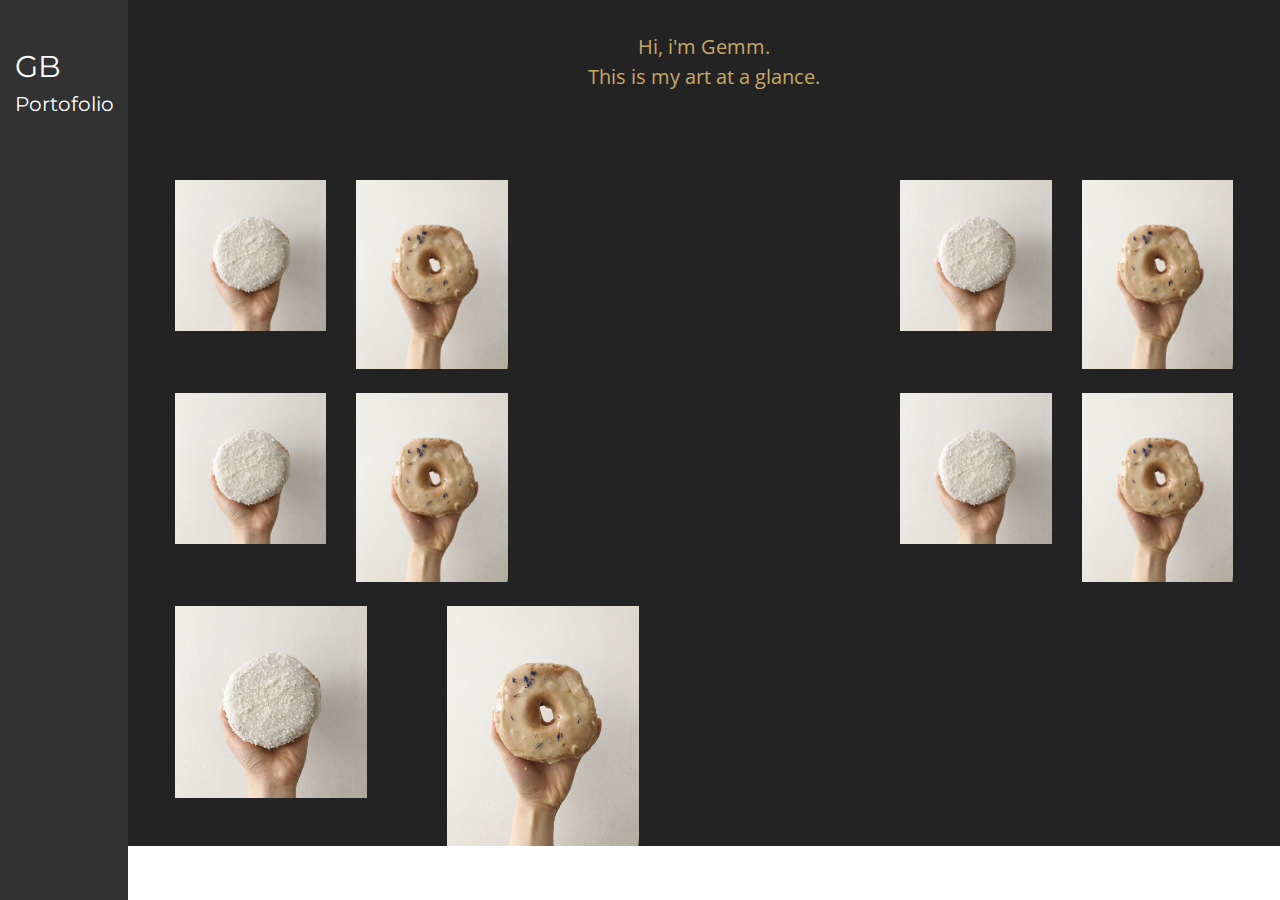
==== index.html @ bcd7a980 "Added source files." ====
<!DOCTYPE html>
<html lang="en" dir="ltr">
  <head>
    <meta charset="utf-8">
    <title>Gemm's Portofolio</title>
    <!-- Google Fonts -->
    <link rel="preconnect" href="https://fonts.gstatic.com">
    <link href="https://fonts.googleapis.com/css2?family=Montserrat&family=Open+Sans:wght@300&display=swap" rel="stylesheet">
    <!-- BootStrap -->
    <link rel="stylesheet" href="https://stackpath.bootstrapcdn.com/bootstrap/4.4.1/css/bootstrap.min.css" integrity="sha384-Vkoo8x4CGsO3+Hhxv8T/Q5PaXtkKtu6ug5TOeNV6gBiFeWPGFN9MuhOf23Q9Ifjh" crossorigin="anonymous">
    <script src="https://code.jquery.com/jquery-3.4.1.slim.min.js" integrity="sha384-J6qa4849blE2+poT4WnyKhv5vZF5SrPo0iEjwBvKU7imGFAV0wwj1yYfoRSJoZ+n" crossorigin="anonymous"></script>
    <script src="https://cdn.jsdelivr.net/npm/popper.js@1.16.0/dist/umd/popper.min.js" integrity="sha384-Q6E9RHvbIyZFJoft+2mJbHaEWldlvI9IOYy5n3zV9zzTtmI3UksdQRVvoxMfooAo" crossorigin="anonymous"></script>
    <script src="https://stackpath.bootstrapcdn.com/bootstrap/4.4.1/js/bootstrap.min.js" integrity="sha384-wfSDF2E50Y2D1uUdj0O3uMBJnjuUD4Ih7YwaYd1iqfktj0Uod8GCExl3Og8ifwB6" crossorigin="anonymous"></script>
    <!-- Custom Style Sheets -->
    <link rel="stylesheet" href="css/styles.css">
    <link rel="stylesheet" href="css/ga-style.css">
  </head>

  <body>

    <!-- Sidebar Section-->
    <section>
      <div class="sidebar">
        <div class="container pt-4">
            <p class="side-title text-title-part-1 m-0">GB</p>
            <p class="side-title text-title-part-2 m-0">Portofolio</p>
        </div>

      </div>
    </section>

    <!-- Main Section -->
    <section class="main">

      <!-- Header Component -->
      <div class="container text-center">
        <div class="title-box">
          <p class="title-font">Hi, i'm Gemm.</p>
          <p class="title-font">This is my art at a glance.</p>
        </div>
      </div>


      <!-- Image Component  -->
      <div class="images">
        <div class="container">

          <!-- First Row -->
          <div class="row align-items-start my-4">
            <div class="col">
              <img src="images/img1.JPG" class="img-fluid constant-size" alt="">
            </div>
            <div class="col">
              <img src="images/img2.JPG" class="img-fluid constant-size" alt="">
            </div>
            <div class="col">
                <img src="images/img3.JPG" class="img-fluid constant-size" alt="">
            </div>
            <div class="col">
                <img src="images/img4.JPG" class="img-fluid constant-size" alt="">
            </div>
            <div class="col">
              <img src="images/img1.JPG" class="img-fluid constant-size" alt="">
            </div>
            <div class="col">
              <img src="images/img2.JPG" class="img-fluid constant-size" alt="">
            </div>
          </div>

            <!-- Second Row -->
          <div class="row align-items-start my-4">
            <div class="col">
              <img src="images/img1.JPG" class="img-fluid constant-size" alt="">
            </div>
            <div class="col">
              <img src="images/img2.JPG" class="img-fluid constant-size" alt="">
            </div>
            <div class="col">
                <img src="images/img3.JPG" class="img-fluid constant-size" alt="">
            </div>
            <div class="col">
                <img src="images/img4.JPG" class="img-fluid constant-size" alt="">
            </div>
            <div class="col">
              <img src="images/img1.JPG" class="img-fluid constant-size" alt="">
            </div>
            <div class="col">
              <img src="images/img2.JPG" class="img-fluid constant-size" alt="">
            </div>
          </div>


          <!-- Third Row -->
          <div class="row align-items-start my-4">
            <div class="col">
              <img src="images/img1.JPG" class="img-fluid constant-size" alt="">
            </div>
            <div class="col">
              <img src="images/img2.JPG" class="img-fluid constant-size" alt="">
            </div>
            <div class="col">
                <img src="images/img3.JPG" class="img-fluid constant-size" alt="">
            </div>
            <div class="col">
                <img src="images/img4.JPG" class="img-fluid constant-size" alt="">
            </div>
          </div>

        </div>
      </div>

    </section>

  </body>
</html>
---- css/styles.css ----
body{
  margin: 0;
}

p{
  margin: 0;
}

/* Text */
.text-title-part-1{
  font-size: 30px;
}

.text-title-part-2{
  font-size: 20px;
}

.title-font{
  color: #c7a865;
  font-family: 'Open Sans', sans-serif;
  font-size: 20px;
}

.side-title{
  color: white;
  font-family: 'Montserrat', sans-serif;
}

.sidebar{
  background-color: rgb(50 50 50);
  height: 100%;
  width: 8rem;
  position: fixed;
  z-index: 1;
  top: 0;
  left: 0;
  overflow-x: hidden;
  padding: 20px 0 0;
}

.main {
  background-color: rgb(36 35 35);
  margin: 0 0 0 8rem; /* Same as the width of the sidenav */
  font-size: 28px; /* Increased text to enable scrolling */
  padding: 0 2rem;
  height: 100%;
}

.title-box{
  padding: 2rem 0 4rem 0;
}

/* Images */
.constant-size{
  width: 12rem;
}
---- css/ga-style.css ----
/*************************************************************************************************/
/*                                      Class Selectors                                          */
/*************************************************************************************************/

/* Paragraphs */
.indent{
  text-indent: 2rem;
}

.paragraph{

}

.dark-paragraph{
  font-weight: 400;
}

.light-paragraph{
  font-weight: 300;
}

.sp-dark-paragraph{
  font-style: italic;
  font-weight: 400;
}

.sp-light-paragraph{
  font-style: italic;
  font-weight: 300;
}

.sp-paragraph{
  font-style: italic;
}

/* Background Colors */
.bg-full-black{
  background-color: #000000;
}

.bg-raisin-black{
  background-color: #262626;
}

.bg-dark-black{
  background-color: #222831;
}

.bg-light-black{
  background-color: #393e46;
}

.bg-dark-grey{
  background-color: #A9A9A9;
}

.bg-light-grey{
  background-color: #E0E0E0;
}

.bg-light-grey-2{
  background-color: #f0f0f0;
}

.bg-light-grey-3{
  background-color: #f4f4f4;
}

.bg-snow-white{
  background-color: #f8f9fa;
}

.bg-full-white{
  background-color: #fff;
}

.bg-beige{
  background-color: #ece8d9;
}

.bg-cream{
  background-color: #faf6e9;
}

.bg-charcoal{
  background-color: #41444b;
}

.bg-sand{
  background-color: #cabfab;
}

.bg-wood{
  background-color: #625757;
}

/* Text Colors */
.text-full-black{
  color: #000;
}

.text-night-black{
  color: #101010;
}

.text-black{
  color: #333;
}

.text-charcoal{
  color: #41444b;
}

.text-crimson{
  color: #DC143C;
}

.text-full-white{
  color: #fff;
}

.text-dark-orange{
  color: #ff8c00;
}

.text-grass{
   color: #58e481;
}

.text-turquoise{
  color: #40E0D0;
}

.text-cherry-blossom{
  color: #ffb7c5
}

/* Text Shadows */
.amethyst-shadow{
  text-shadow: 1px 1px #8559a5;
}

.ocean-shadow{
  text-shadow: 1px 1px #00334e;
}

.grey-shadow{
  text-shadow: 1px 1px #808080;
}

.full-black-shadow{
  text-shadow: 1px 1px #000;
}

.full-white-shadow{
  text-shadow: 1px 1px #fff;
}

.shadow-3d{
  text-shadow: 5px 5px 0 rgba(0,0,0,0.2);
}

.white-shadow-3d{
  text-shadow: 3px 3px 0 #6c5070;
}
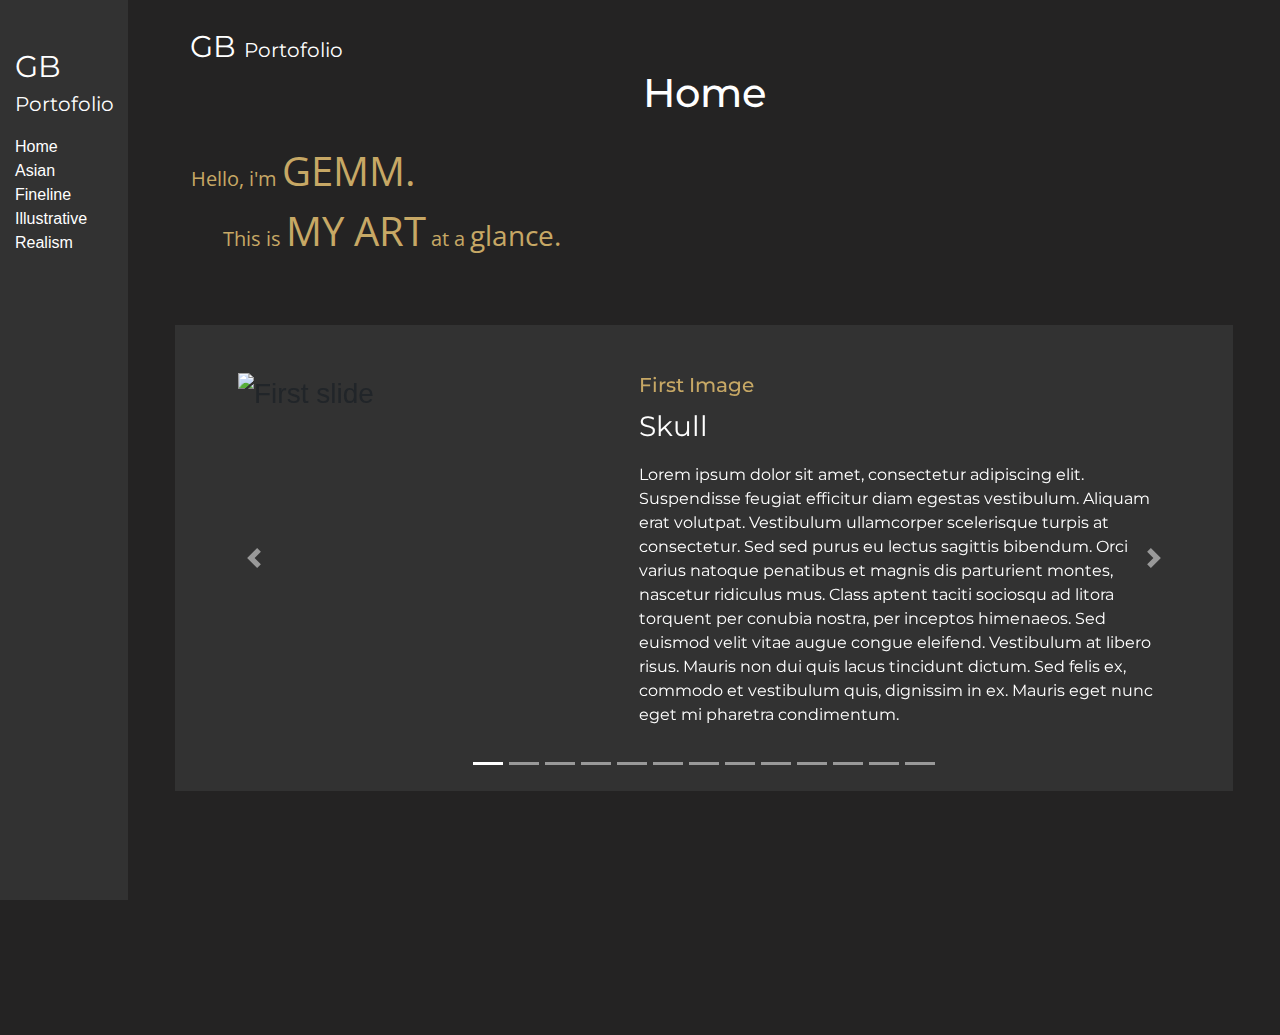
==== commit f76fee79: "Updated layout and style of the whole new website." ====
--- a/index.html
+++ b/index.html
@@ -24,6 +24,13 @@
         <div class="container pt-4">
             <p class="side-title text-title-part-1 m-0">GB</p>
             <p class="side-title text-title-part-2 m-0">Portofolio</p>
+            <div class="links mt-3">
+              <a class="d-block" href="#">Home</a>
+              <a class="d-block" href="#">Asian</a>
+              <a class="d-block" href="#">Fineline</a>
+              <a class="d-block" href="#">Illustrative</a>
+              <a class="d-block" href="#">Realism</a>
+            </div>
         </div>
 
       </div>
@@ -33,81 +40,329 @@
     <section class="main">
 
       <!-- Header Component -->
-      <div class="container text-center">
-        <div class="title-box">
-          <p class="title-font">Hi, i'm Gemm.</p>
-          <p class="title-font">This is my art at a glance.</p>
-        </div>
+      <div class="container mb-5">
+        <div class="container pt-4">
+            <p class="side-title text-title-part-1 m-0 d-inline-block">GB</p>
+            <p class="side-title text-title-part-2 m-0 d-inline-block">Portofolio</p>
+        </div>
+
+        <div class="text-center">
+          <h1>Home</h1>
+        </div>
+        <div class="container title-box text-left p-3">
+          <p class="title-font m-0">Hello, i'm <span class="gemm">GEMM.</span></p>
+          <p class="title-font m-0 indent">This is <span class="big-text">MY ART</span> at a <span class="md-text">glance.</span></p>
+        </div>
+
       </div>
 
 
+      <!-- Carousel Component-->
+      <div class="container">
+        <!-- Carousel -->
+        <div id="carouselExampleIndicators" class="carousel slide bg-black-grey p-5" data-ride="carousel">
+          <ol class="carousel-indicators">
+            <li data-target="#carouselExampleIndicators" data-slide-to="0" class="active"></li>
+            <li data-target="#carouselExampleIndicators" data-slide-to="1"></li>
+            <li data-target="#carouselExampleIndicators" data-slide-to="2"></li>
+            <li data-target="#carouselExampleIndicators" data-slide-to="3"></li>
+            <li data-target="#carouselExampleIndicators" data-slide-to="4"></li>
+            <li data-target="#carouselExampleIndicators" data-slide-to="5"></li>
+            <li data-target="#carouselExampleIndicators" data-slide-to="6"></li>
+            <li data-target="#carouselExampleIndicators" data-slide-to="7"></li>
+            <li data-target="#carouselExampleIndicators" data-slide-to="8"></li>
+            <li data-target="#carouselExampleIndicators" data-slide-to="9"></li>
+            <li data-target="#carouselExampleIndicators" data-slide-to="10"></li>
+            <li data-target="#carouselExampleIndicators" data-slide-to="11"></li>
+            <li data-target="#carouselExampleIndicators" data-slide-to="12"></li>
+          </ol>
+          <div class="carousel-inner">
+
+            <!-- Corousel item #1 -->
+            <div class="carousel-item active">
+              <div class="container">
+                <div class="row">
+                  <div class="col-md-5">
+                    <img class="d-block w-75 img-fluid" src="images/home/1.JPG" alt="First slide">
+                  </div>
+                  <div class="col d-none d-md-block">
+                    <h5 class="text-gold" class="text-gold">First Image</h5 class="text-gold" class="text-gold">
+                    <p>Skull</p>
+                    <p class="img-description">Lorem ipsum dolor sit amet, consectetur adipiscing elit. Suspendisse feugiat efficitur diam egestas vestibulum. Aliquam erat volutpat. Vestibulum ullamcorper scelerisque turpis at consectetur. Sed sed purus eu lectus sagittis bibendum. Orci varius natoque penatibus et magnis dis parturient montes, nascetur ridiculus mus. Class aptent taciti sociosqu ad litora torquent per conubia nostra, per inceptos himenaeos. Sed euismod velit vitae augue congue eleifend. Vestibulum at libero risus. Mauris non dui quis lacus tincidunt dictum. Sed felis ex, commodo et vestibulum quis, dignissim in ex. Mauris eget nunc eget mi pharetra condimentum.
+                    </p>
+                  </div>
+                </div>
+              </div>
+            </div>
+
+            <!-- Corousel item #2 -->
+            <div class="carousel-item">
+              <div class="container">
+                <div class="row">
+                  <div class="col-md-5">
+                    <img class="d-block w-75 img-fluid" src="images/home/2.JPG" alt="Second slide">
+                  </div>
+                  <div class="col d-none d-md-block">
+                    <h5 class="text-gold">Second Image</h5 class="text-gold">
+                    <p>Heart</p>
+                    <p class="img-description">Lorem ipsum dolor sit amet, consectetur adipiscing elit. Suspendisse feugiat efficitur diam egestas vestibulum. Aliquam erat volutpat. Vestibulum ullamcorper scelerisque turpis at consectetur. Sed sed purus eu lectus sagittis bibendum. Orci varius natoque penatibus et magnis dis parturient montes, nascetur ridiculus mus. Class aptent taciti sociosqu ad litora torquent per conubia nostra, per inceptos himenaeos. Sed euismod velit vitae augue congue eleifend. Vestibulum at libero risus. Mauris non dui quis lacus tincidunt dictum. Sed felis ex, commodo et vestibulum quis, dignissim in ex. Mauris eget nunc eget mi pharetra condimentum.
+                    </p>
+                  </div>
+                </div>
+              </div>
+            </div>
+
+            <!-- Corousel item #3 -->
+            <div class="carousel-item">
+              <div class="container">
+                <div class="row">
+                  <div class="col-md-5">
+                    <img class="d-block w-75 img-fluid" src="images/home/3.JPG" alt="Thrid slide">
+                  </div>
+                  <div class="col d-none d-md-block">
+                    <h5 class="text-gold">Thrid Image</h5 class="text-gold">
+                    <p>Pizza</p>
+                    <p class="img-description">Lorem ipsum dolor sit amet, consectetur adipiscing elit. Suspendisse feugiat efficitur diam egestas vestibulum. Aliquam erat volutpat. Vestibulum ullamcorper scelerisque turpis at consectetur. Sed sed purus eu lectus sagittis bibendum. Orci varius natoque penatibus et magnis dis parturient montes, nascetur ridiculus mus. Class aptent taciti sociosqu ad litora torquent per conubia nostra, per inceptos himenaeos. Sed euismod velit vitae augue congue eleifend. Vestibulum at libero risus. Mauris non dui quis lacus tincidunt dictum. Sed felis ex, commodo et vestibulum quis, dignissim in ex. Mauris eget nunc eget mi pharetra condimentum.
+                    </p>
+                  </div>
+                </div>
+              </div>
+            </div>
+
+            <!-- Corousel item #4 -->
+            <div class="carousel-item">
+              <div class="container">
+                <div class="row">
+                  <div class="col-md-5">
+                    <img class="d-block w-75 img-fluid" src="images/home/4.JPG" alt="Thrid slide">
+                  </div>
+                  <div class="col d-none d-md-block">
+                    <h5 class="text-gold">Thrid Image</h5 class="text-gold">
+                    <p>Pizza</p>
+                    <p class="img-description">Lorem ipsum dolor sit amet, consectetur adipiscing elit. Suspendisse feugiat efficitur diam egestas vestibulum. Aliquam erat volutpat. Vestibulum ullamcorper scelerisque turpis at consectetur. Sed sed purus eu lectus sagittis bibendum. Orci varius natoque penatibus et magnis dis parturient montes, nascetur ridiculus mus. Class aptent taciti sociosqu ad litora torquent per conubia nostra, per inceptos himenaeos. Sed euismod velit vitae augue congue eleifend. Vestibulum at libero risus. Mauris non dui quis lacus tincidunt dictum. Sed felis ex, commodo et vestibulum quis, dignissim in ex. Mauris eget nunc eget mi pharetra condimentum.
+                    </p>
+                  </div>
+                </div>
+              </div>
+            </div>
+
+            <!-- Corousel item #5 -->
+            <div class="carousel-item">
+              <div class="container">
+                <div class="row">
+                  <div class="col-md-5">
+                    <img class="d-block w-75 img-fluid" src="images/home/5.JPG" alt="Thrid slide">
+                  </div>
+                  <div class="col d-none d-md-block">
+                    <h5 class="text-gold">Thrid Image</h5 class="text-gold">
+                    <p>Pizza</p>
+                    <p class="img-description">Lorem ipsum dolor sit amet, consectetur adipiscing elit. Suspendisse feugiat efficitur diam egestas vestibulum. Aliquam erat volutpat. Vestibulum ullamcorper scelerisque turpis at consectetur. Sed sed purus eu lectus sagittis bibendum. Orci varius natoque penatibus et magnis dis parturient montes, nascetur ridiculus mus. Class aptent taciti sociosqu ad litora torquent per conubia nostra, per inceptos himenaeos. Sed euismod velit vitae augue congue eleifend. Vestibulum at libero risus. Mauris non dui quis lacus tincidunt dictum. Sed felis ex, commodo et vestibulum quis, dignissim in ex. Mauris eget nunc eget mi pharetra condimentum.
+                    </p>
+                  </div>
+                </div>
+              </div>
+            </div>
+
+            <!-- Corousel item #6 -->
+            <div class="carousel-item">
+              <div class="container">
+                <div class="row">
+                  <div class="col-md-5">
+                    <img class="d-block w-75 img-fluid" src="images/home/7.JPG" alt="Thrid slide">
+                  </div>
+                  <div class="col d-none d-md-block">
+                    <h5 class="text-gold">Thrid Image</h5 class="text-gold" class="text-gold">
+                    <p>Pizza</p>
+                    <p class="img-description">Lorem ipsum dolor sit amet, consectetur adipiscing elit. Suspendisse feugiat efficitur diam egestas vestibulum. Aliquam erat volutpat. Vestibulum ullamcorper scelerisque turpis at consectetur. Sed sed purus eu lectus sagittis bibendum. Orci varius natoque penatibus et magnis dis parturient montes, nascetur ridiculus mus. Class aptent taciti sociosqu ad litora torquent per conubia nostra, per inceptos himenaeos. Sed euismod velit vitae augue congue eleifend. Vestibulum at libero risus. Mauris non dui quis lacus tincidunt dictum. Sed felis ex, commodo et vestibulum quis, dignissim in ex. Mauris eget nunc eget mi pharetra condimentum.
+                    </p>
+                  </div>
+                </div>
+              </div>
+            </div>
+
+            <!-- Corousel item #7 -->
+            <div class="carousel-item">
+              <div class="container">
+                <div class="row">
+                  <div class="col-md-5">
+                    <img class="d-block w-75 img-fluid" src="images/home/8.JPG" alt="Thrid slide">
+                  </div>
+                  <div class="col d-none d-md-block">
+                    <h5 class="text-gold">Thrid Image</h5 class="text-gold" class="text-gold">
+                    <p>Pizza</p>
+                    <p class="img-description">Lorem ipsum dolor sit amet, consectetur adipiscing elit. Suspendisse feugiat efficitur diam egestas vestibulum. Aliquam erat volutpat. Vestibulum ullamcorper scelerisque turpis at consectetur. Sed sed purus eu lectus sagittis bibendum. Orci varius natoque penatibus et magnis dis parturient montes, nascetur ridiculus mus. Class aptent taciti sociosqu ad litora torquent per conubia nostra, per inceptos himenaeos. Sed euismod velit vitae augue congue eleifend. Vestibulum at libero risus. Mauris non dui quis lacus tincidunt dictum. Sed felis ex, commodo et vestibulum quis, dignissim in ex. Mauris eget nunc eget mi pharetra condimentum.
+                    </p>
+                  </div>
+                </div>
+              </div>
+            </div>
+
+            <!-- Corousel item #8 -->
+            <div class="carousel-item">
+              <div class="container">
+                <div class="row">
+                  <div class="col-md-5">
+                    <img class="d-block w-75 img-fluid" src="images/home/9.JPG" alt="Thrid slide">
+                  </div>
+                  <div class="col d-none d-md-block">
+                    <h5 class="text-gold">Thrid Image</h5 class="text-gold" class="text-gold">
+                    <p>Pizza</p>
+                    <p class="img-description">Lorem ipsum dolor sit amet, consectetur adipiscing elit. Suspendisse feugiat efficitur diam egestas vestibulum. Aliquam erat volutpat. Vestibulum ullamcorper scelerisque turpis at consectetur. Sed sed purus eu lectus sagittis bibendum. Orci varius natoque penatibus et magnis dis parturient montes, nascetur ridiculus mus. Class aptent taciti sociosqu ad litora torquent per conubia nostra, per inceptos himenaeos. Sed euismod velit vitae augue congue eleifend. Vestibulum at libero risus. Mauris non dui quis lacus tincidunt dictum. Sed felis ex, commodo et vestibulum quis, dignissim in ex. Mauris eget nunc eget mi pharetra condimentum.
+                    </p>
+                  </div>
+                </div>
+              </div>
+            </div>
+
+            <!-- Corousel item #9 -->
+            <div class="carousel-item">
+              <div class="container">
+                <div class="row">
+                  <div class="col-md-5">
+                    <img class="d-block w-75 img-fluid" src="images/home/10.JPG" alt="Thrid slide">
+                  </div>
+                  <div class="col d-none d-md-block">
+                    <h5 class="text-gold">Thrid Image</h5 class="text-gold" class="text-gold">
+                    <p>Pizza</p>
+                    <p class="img-description">Lorem ipsum dolor sit amet, consectetur adipiscing elit. Suspendisse feugiat efficitur diam egestas vestibulum. Aliquam erat volutpat. Vestibulum ullamcorper scelerisque turpis at consectetur. Sed sed purus eu lectus sagittis bibendum. Orci varius natoque penatibus et magnis dis parturient montes, nascetur ridiculus mus. Class aptent taciti sociosqu ad litora torquent per conubia nostra, per inceptos himenaeos. Sed euismod velit vitae augue congue eleifend. Vestibulum at libero risus. Mauris non dui quis lacus tincidunt dictum. Sed felis ex, commodo et vestibulum quis, dignissim in ex. Mauris eget nunc eget mi pharetra condimentum.
+                    </p>
+                  </div>
+                </div>
+              </div>
+            </div>
+
+            <!-- Corousel item #10 -->
+            <div class="carousel-item">
+              <div class="container">
+                <div class="row">
+                  <div class="col-md-5">
+                    <img class="d-block w-75 img-fluid" src="images/home/11.JPG" alt="Thrid slide">
+                  </div>
+                  <div class="col d-none d-md-block">
+                    <h5 class="text-gold">Thrid Image</h5 class="text-gold" class="text-gold">
+                    <p>Pizza</p>
+                    <p class="img-description">Lorem ipsum dolor sit amet, consectetur adipiscing elit. Suspendisse feugiat efficitur diam egestas vestibulum. Aliquam erat volutpat. Vestibulum ullamcorper scelerisque turpis at consectetur. Sed sed purus eu lectus sagittis bibendum. Orci varius natoque penatibus et magnis dis parturient montes, nascetur ridiculus mus. Class aptent taciti sociosqu ad litora torquent per conubia nostra, per inceptos himenaeos. Sed euismod velit vitae augue congue eleifend. Vestibulum at libero risus. Mauris non dui quis lacus tincidunt dictum. Sed felis ex, commodo et vestibulum quis, dignissim in ex. Mauris eget nunc eget mi pharetra condimentum.
+                    </p>
+                  </div>
+                </div>
+              </div>
+            </div>
+
+            <!-- Corousel item #11 -->
+            <div class="carousel-item">
+              <div class="container">
+                <div class="row">
+                  <div class="col-md-5">
+                    <img class="d-block w-75 img-fluid" src="images/home/12.JPG" alt="Thrid slide">
+                  </div>
+                  <div class="col d-none d-md-block">
+                    <h5 class="text-gold">Thrid Image</h5 class="text-gold" class="text-gold">
+                    <p>Pizza</p>
+                    <p class="img-description">Lorem ipsum dolor sit amet, consectetur adipiscing elit. Suspendisse feugiat efficitur diam egestas vestibulum. Aliquam erat volutpat. Vestibulum ullamcorper scelerisque turpis at consectetur. Sed sed purus eu lectus sagittis bibendum. Orci varius natoque penatibus et magnis dis parturient montes, nascetur ridiculus mus. Class aptent taciti sociosqu ad litora torquent per conubia nostra, per inceptos himenaeos. Sed euismod velit vitae augue congue eleifend. Vestibulum at libero risus. Mauris non dui quis lacus tincidunt dictum. Sed felis ex, commodo et vestibulum quis, dignissim in ex. Mauris eget nunc eget mi pharetra condimentum.
+                    </p>
+                  </div>
+                </div>
+              </div>
+            </div>
+
+            <!-- Corousel item #12-->
+            <div class="carousel-item">
+              <div class="container">
+                <div class="row">
+                  <div class="col-md-5">
+                    <img class="d-block w-75 img-fluid" src="images/home/13.JPG" alt="Thrid slide">
+                  </div>
+                  <div class="col d-none d-md-block">
+                    <h5 class="text-gold">Thrid Image</h5 class="text-gold" class="text-gold">
+                    <p>Pizza</p>
+                    <p class="img-description">Lorem ipsum dolor sit amet, consectetur adipiscing elit. Suspendisse feugiat efficitur diam egestas vestibulum. Aliquam erat volutpat. Vestibulum ullamcorper scelerisque turpis at consectetur. Sed sed purus eu lectus sagittis bibendum. Orci varius natoque penatibus et magnis dis parturient montes, nascetur ridiculus mus. Class aptent taciti sociosqu ad litora torquent per conubia nostra, per inceptos himenaeos. Sed euismod velit vitae augue congue eleifend. Vestibulum at libero risus. Mauris non dui quis lacus tincidunt dictum. Sed felis ex, commodo et vestibulum quis, dignissim in ex. Mauris eget nunc eget mi pharetra condimentum.
+                    </p>
+                  </div>
+                </div>
+              </div>
+            </div>
+
+            <!-- Corousel item #13 -->
+            <div class="carousel-item">
+              <div class="container">
+                <div class="row">
+                  <div class="col-md-5">
+                    <img class="d-block w-75 img-fluid" src="images/home/14.JPG" alt="Thrid slide">
+                  </div>
+                  <div class="col d-none d-md-block">
+                    <h5 class="text-gold">Thrid Image</h5 class="text-gold" class="text-gold">
+                    <p>Pizza</p>
+                    <p class="img-description">Lorem ipsum dolor sit amet, consectetur adipiscing elit. Suspendisse feugiat efficitur diam egestas vestibulum. Aliquam erat volutpat. Vestibulum ullamcorper scelerisque turpis at consectetur. Sed sed purus eu lectus sagittis bibendum. Orci varius natoque penatibus et magnis dis parturient montes, nascetur ridiculus mus. Class aptent taciti sociosqu ad litora torquent per conubia nostra, per inceptos himenaeos. Sed euismod velit vitae augue congue eleifend. Vestibulum at libero risus. Mauris non dui quis lacus tincidunt dictum. Sed felis ex, commodo et vestibulum quis, dignissim in ex. Mauris eget nunc eget mi pharetra condimentum.
+                    </p>
+                  </div>
+                </div>
+              </div>
+            </div>
+
+          </div>
+          <a class="carousel-control-prev" href="#carouselExampleIndicators" role="button" data-slide="prev">
+            <span class="carousel-control-prev-icon" aria-hidden="true"></span>
+            <span class="sr-only">Previous</span>
+          </a>
+          <a class="carousel-control-next" href="#carouselExampleIndicators" role="button" data-slide="next">
+            <span class="carousel-control-next-icon" aria-hidden="true"></span>
+            <span class="sr-only">Next</span>
+          </a>
+        </div>
+
+      </div>
+
       <!-- Image Component  -->
-      <div class="images">
-        <div class="container">
+      <div class="images container">
 
           <!-- First Row -->
           <div class="row align-items-start my-4">
             <div class="col">
-              <img src="images/img1.JPG" class="img-fluid constant-size" alt="">
-            </div>
-            <div class="col">
-              <img src="images/img2.JPG" class="img-fluid constant-size" alt="">
-            </div>
-            <div class="col">
-                <img src="images/img3.JPG" class="img-fluid constant-size" alt="">
-            </div>
-            <div class="col">
-                <img src="images/img4.JPG" class="img-fluid constant-size" alt="">
-            </div>
-            <div class="col">
-              <img src="images/img1.JPG" class="img-fluid constant-size" alt="">
-            </div>
-            <div class="col">
-              <img src="images/img2.JPG" class="img-fluid constant-size" alt="">
+              <img src="images/home/1.JPG" class="img-fluid constant-size" alt="">
+            </div>
+            <div class="col">
+              <img src="images/home/2.JPG" class="img-fluid constant-size" alt="">
+            </div>
+            <div class="col">
+                <img src="images/home/3.JPG" class="img-fluid constant-size" alt="">
+            </div>
+            <div class="col">
+                <img src="images/home/4.JPG" class="img-fluid constant-size" alt="">
+            </div>
+            <div class="col">
+              <img src="images/home/5.JPG" class="img-fluid constant-size" alt="">
+            </div>
+            <div class="col">
+              <img src="images/home/7.JPG" class="img-fluid constant-size" alt="">
             </div>
           </div>
 
             <!-- Second Row -->
           <div class="row align-items-start my-4">
             <div class="col">
-              <img src="images/img1.JPG" class="img-fluid constant-size" alt="">
-            </div>
-            <div class="col">
-              <img src="images/img2.JPG" class="img-fluid constant-size" alt="">
-            </div>
-            <div class="col">
-                <img src="images/img3.JPG" class="img-fluid constant-size" alt="">
-            </div>
-            <div class="col">
-                <img src="images/img4.JPG" class="img-fluid constant-size" alt="">
-            </div>
-            <div class="col">
-              <img src="images/img1.JPG" class="img-fluid constant-size" alt="">
-            </div>
-            <div class="col">
-              <img src="images/img2.JPG" class="img-fluid constant-size" alt="">
+              <img src="images/home/8.JPG" class="img-fluid constant-size" alt="">
+            </div>
+            <div class="col">
+                <img src="images/home/9.JPG" class="img-fluid constant-size" alt="">
+            </div>
+            <div class="col">
+                <img src="images/home/10.JPG" class="img-fluid constant-size" alt="">
+            </div>
+            <div class="col">
+              <img src="images/home/11.JPG" class="img-fluid constant-size" alt="">
+            </div>
+            <div class="col">
+              <img src="images/home/12.JPG" class="img-fluid constant-size" alt="">
+            </div>
+            <div class="col">
+              <img src="images/home/13.JPG" class="img-fluid constant-size" alt="">
+            </div>
+            <div class="col">
+              <img src="images/home/14.JPG" class="img-fluid constant-size" alt="">
             </div>
           </div>
 
-
-          <!-- Third Row -->
-          <div class="row align-items-start my-4">
-            <div class="col">
-              <img src="images/img1.JPG" class="img-fluid constant-size" alt="">
-            </div>
-            <div class="col">
-              <img src="images/img2.JPG" class="img-fluid constant-size" alt="">
-            </div>
-            <div class="col">
-                <img src="images/img3.JPG" class="img-fluid constant-size" alt="">
-            </div>
-            <div class="col">
-                <img src="images/img4.JPG" class="img-fluid constant-size" alt="">
-            </div>
-          </div>
-
-        </div>
-      </div>
+        </div>
 
     </section>
 
--- a/css/styles.css
+++ b/css/styles.css
@@ -1,9 +1,25 @@
 body{
+  background-color: rgb(36 35 35);
   margin: 0;
 }
 
+a{
+  color: white;
+}
+
+a:hover{
+  color: #c7a865;
+  text-decoration: none;
+}
+
 p{
-  margin: 0;
+  font-family: 'Montserrat', sans-serif;
+  color: white;
+}
+
+h1, h5{
+  font-family: 'Montserrat', sans-serif;
+  color: white;
 }
 
 /* Text */
@@ -13,6 +29,10 @@
 
 .text-title-part-2{
   font-size: 20px;
+}
+
+.img-description{
+  font-size: 16px;
 }
 
 .title-font{
@@ -26,8 +46,20 @@
   font-family: 'Montserrat', sans-serif;
 }
 
+.gemm{
+  font-size: 40px;
+}
+
+.big-text{
+  font-size: 40px;
+}
+
+.md-text{
+  font-size: 28px;
+}
+
 .sidebar{
-  background-color: rgb(50 50 50);
+  background-color: #323232;
   height: 100%;
   width: 8rem;
   position: fixed;
@@ -39,7 +71,7 @@
 }
 
 .main {
-  background-color: rgb(36 35 35);
+  background-color: #242323;
   margin: 0 0 0 8rem; /* Same as the width of the sidenav */
   font-size: 28px; /* Increased text to enable scrolling */
   padding: 0 2rem;
@@ -51,6 +83,10 @@
 }
 
 /* Images */
+.images{
+  margin-top: 7rem;
+}
+
 .constant-size{
   width: 12rem;
 }
--- a/css/ga-style.css
+++ b/css/ga-style.css
@@ -44,6 +44,10 @@
 
 .bg-dark-black{
   background-color: #222831;
+}
+
+.bg-black-grey{
+  background-color: #323232; 
 }
 
 .bg-light-black{
@@ -123,6 +127,10 @@
   color: #ff8c00;
 }
 
+.text-gold{
+  color: #c7a865;
+}
+
 .text-grass{
    color: #58e481;
 }
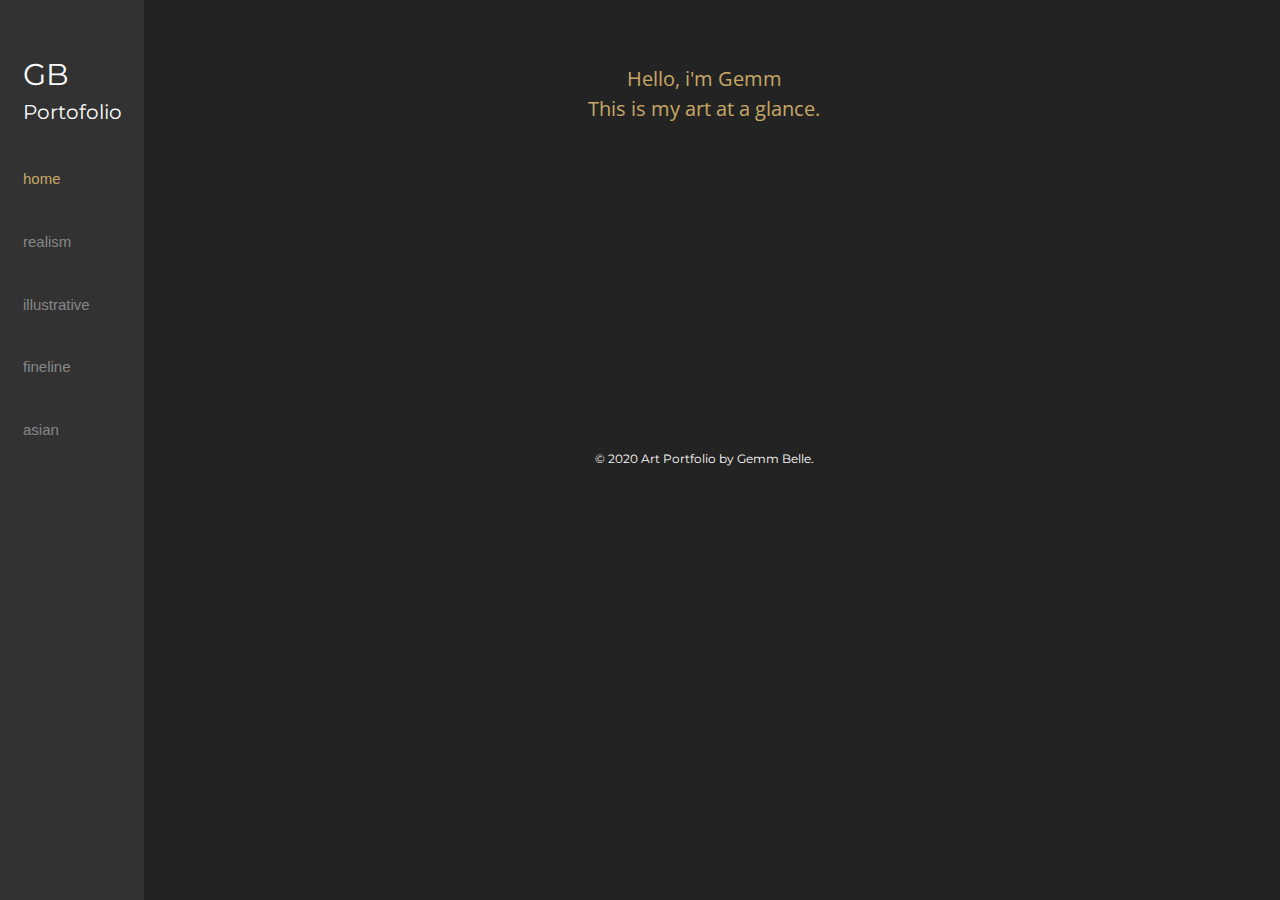
==== commit 7fa1b86d: "Updated style for home page." ====
--- a/index.html
+++ b/index.html
@@ -11,6 +11,8 @@
     <script src="https://code.jquery.com/jquery-3.4.1.slim.min.js" integrity="sha384-J6qa4849blE2+poT4WnyKhv5vZF5SrPo0iEjwBvKU7imGFAV0wwj1yYfoRSJoZ+n" crossorigin="anonymous"></script>
     <script src="https://cdn.jsdelivr.net/npm/popper.js@1.16.0/dist/umd/popper.min.js" integrity="sha384-Q6E9RHvbIyZFJoft+2mJbHaEWldlvI9IOYy5n3zV9zzTtmI3UksdQRVvoxMfooAo" crossorigin="anonymous"></script>
     <script src="https://stackpath.bootstrapcdn.com/bootstrap/4.4.1/js/bootstrap.min.js" integrity="sha384-wfSDF2E50Y2D1uUdj0O3uMBJnjuUD4Ih7YwaYd1iqfktj0Uod8GCExl3Og8ifwB6" crossorigin="anonymous"></script>
+    <!-- Font Awesome -->
+    <link rel="stylesheet" href="https://use.fontawesome.com/releases/v5.15.1/css/all.css" integrity="sha384-vp86vTRFVJgpjF9jiIGPEEqYqlDwgyBgEF109VFjmqGmIY/Y4HV4d3Gp2irVfcrp" crossorigin="anonymous">
     <!-- Custom Style Sheets -->
     <link rel="stylesheet" href="css/styles.css">
     <link rel="stylesheet" href="css/ga-style.css">
@@ -22,15 +24,32 @@
     <section>
       <div class="sidebar">
         <div class="container pt-4">
+          <div class="header p-2">
             <p class="side-title text-title-part-1 m-0">GB</p>
             <p class="side-title text-title-part-2 m-0">Portofolio</p>
             <div class="links mt-3">
-              <a class="d-block" href="#">Home</a>
-              <a class="d-block" href="#">Asian</a>
-              <a class="d-block" href="#">Fineline</a>
-              <a class="d-block" href="#">Illustrative</a>
-              <a class="d-block" href="#">Realism</a>
+              <div class="link-box">
+                <a class="d-bloc text-gold" href="#">home</a>
+              </div>
+              <div class="link-box">
+                <a class="d-block" href="#">realism</a>
+              </div>
+              <div class="link-box">
+                <a class="d-block" href="#">illustrative</a>
+              </div>
+              <div class="link-box">
+                <a class="d-block" href="#">fineline</a>
+              </div>
+              <div class="link-box">
+                <a class="d-block" href="#">asian</a>
+              </div>
+              <div class="link-box">
+                <a class="email d-inline-block mr-2" href="mailto:gemm.belle.dc@gmail.com"><i class="far fa-envelope "></i></a>
+                <a class="d-inline-block" href="https://www.instagram.com/gemm.belle/"><i class="fab fa-instagram text-white"></i></a>
+              </div>
+
             </div>
+          </div>
         </div>
 
       </div>
@@ -40,277 +59,14 @@
     <section class="main">
 
       <!-- Header Component -->
-      <div class="container mb-5">
-        <div class="container pt-4">
-            <p class="side-title text-title-part-1 m-0 d-inline-block">GB</p>
-            <p class="side-title text-title-part-2 m-0 d-inline-block">Portofolio</p>
-        </div>
-
-        <div class="text-center">
-          <h1>Home</h1>
-        </div>
-        <div class="container title-box text-left p-3">
-          <p class="title-font m-0">Hello, i'm <span class="gemm">GEMM.</span></p>
-          <p class="title-font m-0 indent">This is <span class="big-text">MY ART</span> at a <span class="md-text">glance.</span></p>
+      <div class="container mb-3 pt-5 text-center">
+        <div class="container title-box p-3">
+          <p class="title-font m-0">Hello, i'm Gemm</p>
+          <p class="title-font m-0">This is my art at a glance.</p>
         </div>
 
       </div>
 
-
-      <!-- Carousel Component-->
-      <div class="container">
-        <!-- Carousel -->
-        <div id="carouselExampleIndicators" class="carousel slide bg-black-grey p-5" data-ride="carousel">
-          <ol class="carousel-indicators">
-            <li data-target="#carouselExampleIndicators" data-slide-to="0" class="active"></li>
-            <li data-target="#carouselExampleIndicators" data-slide-to="1"></li>
-            <li data-target="#carouselExampleIndicators" data-slide-to="2"></li>
-            <li data-target="#carouselExampleIndicators" data-slide-to="3"></li>
-            <li data-target="#carouselExampleIndicators" data-slide-to="4"></li>
-            <li data-target="#carouselExampleIndicators" data-slide-to="5"></li>
-            <li data-target="#carouselExampleIndicators" data-slide-to="6"></li>
-            <li data-target="#carouselExampleIndicators" data-slide-to="7"></li>
-            <li data-target="#carouselExampleIndicators" data-slide-to="8"></li>
-            <li data-target="#carouselExampleIndicators" data-slide-to="9"></li>
-            <li data-target="#carouselExampleIndicators" data-slide-to="10"></li>
-            <li data-target="#carouselExampleIndicators" data-slide-to="11"></li>
-            <li data-target="#carouselExampleIndicators" data-slide-to="12"></li>
-          </ol>
-          <div class="carousel-inner">
-
-            <!-- Corousel item #1 -->
-            <div class="carousel-item active">
-              <div class="container">
-                <div class="row">
-                  <div class="col-md-5">
-                    <img class="d-block w-75 img-fluid" src="images/home/1.JPG" alt="First slide">
-                  </div>
-                  <div class="col d-none d-md-block">
-                    <h5 class="text-gold" class="text-gold">First Image</h5 class="text-gold" class="text-gold">
-                    <p>Skull</p>
-                    <p class="img-description">Lorem ipsum dolor sit amet, consectetur adipiscing elit. Suspendisse feugiat efficitur diam egestas vestibulum. Aliquam erat volutpat. Vestibulum ullamcorper scelerisque turpis at consectetur. Sed sed purus eu lectus sagittis bibendum. Orci varius natoque penatibus et magnis dis parturient montes, nascetur ridiculus mus. Class aptent taciti sociosqu ad litora torquent per conubia nostra, per inceptos himenaeos. Sed euismod velit vitae augue congue eleifend. Vestibulum at libero risus. Mauris non dui quis lacus tincidunt dictum. Sed felis ex, commodo et vestibulum quis, dignissim in ex. Mauris eget nunc eget mi pharetra condimentum.
-                    </p>
-                  </div>
-                </div>
-              </div>
-            </div>
-
-            <!-- Corousel item #2 -->
-            <div class="carousel-item">
-              <div class="container">
-                <div class="row">
-                  <div class="col-md-5">
-                    <img class="d-block w-75 img-fluid" src="images/home/2.JPG" alt="Second slide">
-                  </div>
-                  <div class="col d-none d-md-block">
-                    <h5 class="text-gold">Second Image</h5 class="text-gold">
-                    <p>Heart</p>
-                    <p class="img-description">Lorem ipsum dolor sit amet, consectetur adipiscing elit. Suspendisse feugiat efficitur diam egestas vestibulum. Aliquam erat volutpat. Vestibulum ullamcorper scelerisque turpis at consectetur. Sed sed purus eu lectus sagittis bibendum. Orci varius natoque penatibus et magnis dis parturient montes, nascetur ridiculus mus. Class aptent taciti sociosqu ad litora torquent per conubia nostra, per inceptos himenaeos. Sed euismod velit vitae augue congue eleifend. Vestibulum at libero risus. Mauris non dui quis lacus tincidunt dictum. Sed felis ex, commodo et vestibulum quis, dignissim in ex. Mauris eget nunc eget mi pharetra condimentum.
-                    </p>
-                  </div>
-                </div>
-              </div>
-            </div>
-
-            <!-- Corousel item #3 -->
-            <div class="carousel-item">
-              <div class="container">
-                <div class="row">
-                  <div class="col-md-5">
-                    <img class="d-block w-75 img-fluid" src="images/home/3.JPG" alt="Thrid slide">
-                  </div>
-                  <div class="col d-none d-md-block">
-                    <h5 class="text-gold">Thrid Image</h5 class="text-gold">
-                    <p>Pizza</p>
-                    <p class="img-description">Lorem ipsum dolor sit amet, consectetur adipiscing elit. Suspendisse feugiat efficitur diam egestas vestibulum. Aliquam erat volutpat. Vestibulum ullamcorper scelerisque turpis at consectetur. Sed sed purus eu lectus sagittis bibendum. Orci varius natoque penatibus et magnis dis parturient montes, nascetur ridiculus mus. Class aptent taciti sociosqu ad litora torquent per conubia nostra, per inceptos himenaeos. Sed euismod velit vitae augue congue eleifend. Vestibulum at libero risus. Mauris non dui quis lacus tincidunt dictum. Sed felis ex, commodo et vestibulum quis, dignissim in ex. Mauris eget nunc eget mi pharetra condimentum.
-                    </p>
-                  </div>
-                </div>
-              </div>
-            </div>
-
-            <!-- Corousel item #4 -->
-            <div class="carousel-item">
-              <div class="container">
-                <div class="row">
-                  <div class="col-md-5">
-                    <img class="d-block w-75 img-fluid" src="images/home/4.JPG" alt="Thrid slide">
-                  </div>
-                  <div class="col d-none d-md-block">
-                    <h5 class="text-gold">Thrid Image</h5 class="text-gold">
-                    <p>Pizza</p>
-                    <p class="img-description">Lorem ipsum dolor sit amet, consectetur adipiscing elit. Suspendisse feugiat efficitur diam egestas vestibulum. Aliquam erat volutpat. Vestibulum ullamcorper scelerisque turpis at consectetur. Sed sed purus eu lectus sagittis bibendum. Orci varius natoque penatibus et magnis dis parturient montes, nascetur ridiculus mus. Class aptent taciti sociosqu ad litora torquent per conubia nostra, per inceptos himenaeos. Sed euismod velit vitae augue congue eleifend. Vestibulum at libero risus. Mauris non dui quis lacus tincidunt dictum. Sed felis ex, commodo et vestibulum quis, dignissim in ex. Mauris eget nunc eget mi pharetra condimentum.
-                    </p>
-                  </div>
-                </div>
-              </div>
-            </div>
-
-            <!-- Corousel item #5 -->
-            <div class="carousel-item">
-              <div class="container">
-                <div class="row">
-                  <div class="col-md-5">
-                    <img class="d-block w-75 img-fluid" src="images/home/5.JPG" alt="Thrid slide">
-                  </div>
-                  <div class="col d-none d-md-block">
-                    <h5 class="text-gold">Thrid Image</h5 class="text-gold">
-                    <p>Pizza</p>
-                    <p class="img-description">Lorem ipsum dolor sit amet, consectetur adipiscing elit. Suspendisse feugiat efficitur diam egestas vestibulum. Aliquam erat volutpat. Vestibulum ullamcorper scelerisque turpis at consectetur. Sed sed purus eu lectus sagittis bibendum. Orci varius natoque penatibus et magnis dis parturient montes, nascetur ridiculus mus. Class aptent taciti sociosqu ad litora torquent per conubia nostra, per inceptos himenaeos. Sed euismod velit vitae augue congue eleifend. Vestibulum at libero risus. Mauris non dui quis lacus tincidunt dictum. Sed felis ex, commodo et vestibulum quis, dignissim in ex. Mauris eget nunc eget mi pharetra condimentum.
-                    </p>
-                  </div>
-                </div>
-              </div>
-            </div>
-
-            <!-- Corousel item #6 -->
-            <div class="carousel-item">
-              <div class="container">
-                <div class="row">
-                  <div class="col-md-5">
-                    <img class="d-block w-75 img-fluid" src="images/home/7.JPG" alt="Thrid slide">
-                  </div>
-                  <div class="col d-none d-md-block">
-                    <h5 class="text-gold">Thrid Image</h5 class="text-gold" class="text-gold">
-                    <p>Pizza</p>
-                    <p class="img-description">Lorem ipsum dolor sit amet, consectetur adipiscing elit. Suspendisse feugiat efficitur diam egestas vestibulum. Aliquam erat volutpat. Vestibulum ullamcorper scelerisque turpis at consectetur. Sed sed purus eu lectus sagittis bibendum. Orci varius natoque penatibus et magnis dis parturient montes, nascetur ridiculus mus. Class aptent taciti sociosqu ad litora torquent per conubia nostra, per inceptos himenaeos. Sed euismod velit vitae augue congue eleifend. Vestibulum at libero risus. Mauris non dui quis lacus tincidunt dictum. Sed felis ex, commodo et vestibulum quis, dignissim in ex. Mauris eget nunc eget mi pharetra condimentum.
-                    </p>
-                  </div>
-                </div>
-              </div>
-            </div>
-
-            <!-- Corousel item #7 -->
-            <div class="carousel-item">
-              <div class="container">
-                <div class="row">
-                  <div class="col-md-5">
-                    <img class="d-block w-75 img-fluid" src="images/home/8.JPG" alt="Thrid slide">
-                  </div>
-                  <div class="col d-none d-md-block">
-                    <h5 class="text-gold">Thrid Image</h5 class="text-gold" class="text-gold">
-                    <p>Pizza</p>
-                    <p class="img-description">Lorem ipsum dolor sit amet, consectetur adipiscing elit. Suspendisse feugiat efficitur diam egestas vestibulum. Aliquam erat volutpat. Vestibulum ullamcorper scelerisque turpis at consectetur. Sed sed purus eu lectus sagittis bibendum. Orci varius natoque penatibus et magnis dis parturient montes, nascetur ridiculus mus. Class aptent taciti sociosqu ad litora torquent per conubia nostra, per inceptos himenaeos. Sed euismod velit vitae augue congue eleifend. Vestibulum at libero risus. Mauris non dui quis lacus tincidunt dictum. Sed felis ex, commodo et vestibulum quis, dignissim in ex. Mauris eget nunc eget mi pharetra condimentum.
-                    </p>
-                  </div>
-                </div>
-              </div>
-            </div>
-
-            <!-- Corousel item #8 -->
-            <div class="carousel-item">
-              <div class="container">
-                <div class="row">
-                  <div class="col-md-5">
-                    <img class="d-block w-75 img-fluid" src="images/home/9.JPG" alt="Thrid slide">
-                  </div>
-                  <div class="col d-none d-md-block">
-                    <h5 class="text-gold">Thrid Image</h5 class="text-gold" class="text-gold">
-                    <p>Pizza</p>
-                    <p class="img-description">Lorem ipsum dolor sit amet, consectetur adipiscing elit. Suspendisse feugiat efficitur diam egestas vestibulum. Aliquam erat volutpat. Vestibulum ullamcorper scelerisque turpis at consectetur. Sed sed purus eu lectus sagittis bibendum. Orci varius natoque penatibus et magnis dis parturient montes, nascetur ridiculus mus. Class aptent taciti sociosqu ad litora torquent per conubia nostra, per inceptos himenaeos. Sed euismod velit vitae augue congue eleifend. Vestibulum at libero risus. Mauris non dui quis lacus tincidunt dictum. Sed felis ex, commodo et vestibulum quis, dignissim in ex. Mauris eget nunc eget mi pharetra condimentum.
-                    </p>
-                  </div>
-                </div>
-              </div>
-            </div>
-
-            <!-- Corousel item #9 -->
-            <div class="carousel-item">
-              <div class="container">
-                <div class="row">
-                  <div class="col-md-5">
-                    <img class="d-block w-75 img-fluid" src="images/home/10.JPG" alt="Thrid slide">
-                  </div>
-                  <div class="col d-none d-md-block">
-                    <h5 class="text-gold">Thrid Image</h5 class="text-gold" class="text-gold">
-                    <p>Pizza</p>
-                    <p class="img-description">Lorem ipsum dolor sit amet, consectetur adipiscing elit. Suspendisse feugiat efficitur diam egestas vestibulum. Aliquam erat volutpat. Vestibulum ullamcorper scelerisque turpis at consectetur. Sed sed purus eu lectus sagittis bibendum. Orci varius natoque penatibus et magnis dis parturient montes, nascetur ridiculus mus. Class aptent taciti sociosqu ad litora torquent per conubia nostra, per inceptos himenaeos. Sed euismod velit vitae augue congue eleifend. Vestibulum at libero risus. Mauris non dui quis lacus tincidunt dictum. Sed felis ex, commodo et vestibulum quis, dignissim in ex. Mauris eget nunc eget mi pharetra condimentum.
-                    </p>
-                  </div>
-                </div>
-              </div>
-            </div>
-
-            <!-- Corousel item #10 -->
-            <div class="carousel-item">
-              <div class="container">
-                <div class="row">
-                  <div class="col-md-5">
-                    <img class="d-block w-75 img-fluid" src="images/home/11.JPG" alt="Thrid slide">
-                  </div>
-                  <div class="col d-none d-md-block">
-                    <h5 class="text-gold">Thrid Image</h5 class="text-gold" class="text-gold">
-                    <p>Pizza</p>
-                    <p class="img-description">Lorem ipsum dolor sit amet, consectetur adipiscing elit. Suspendisse feugiat efficitur diam egestas vestibulum. Aliquam erat volutpat. Vestibulum ullamcorper scelerisque turpis at consectetur. Sed sed purus eu lectus sagittis bibendum. Orci varius natoque penatibus et magnis dis parturient montes, nascetur ridiculus mus. Class aptent taciti sociosqu ad litora torquent per conubia nostra, per inceptos himenaeos. Sed euismod velit vitae augue congue eleifend. Vestibulum at libero risus. Mauris non dui quis lacus tincidunt dictum. Sed felis ex, commodo et vestibulum quis, dignissim in ex. Mauris eget nunc eget mi pharetra condimentum.
-                    </p>
-                  </div>
-                </div>
-              </div>
-            </div>
-
-            <!-- Corousel item #11 -->
-            <div class="carousel-item">
-              <div class="container">
-                <div class="row">
-                  <div class="col-md-5">
-                    <img class="d-block w-75 img-fluid" src="images/home/12.JPG" alt="Thrid slide">
-                  </div>
-                  <div class="col d-none d-md-block">
-                    <h5 class="text-gold">Thrid Image</h5 class="text-gold" class="text-gold">
-                    <p>Pizza</p>
-                    <p class="img-description">Lorem ipsum dolor sit amet, consectetur adipiscing elit. Suspendisse feugiat efficitur diam egestas vestibulum. Aliquam erat volutpat. Vestibulum ullamcorper scelerisque turpis at consectetur. Sed sed purus eu lectus sagittis bibendum. Orci varius natoque penatibus et magnis dis parturient montes, nascetur ridiculus mus. Class aptent taciti sociosqu ad litora torquent per conubia nostra, per inceptos himenaeos. Sed euismod velit vitae augue congue eleifend. Vestibulum at libero risus. Mauris non dui quis lacus tincidunt dictum. Sed felis ex, commodo et vestibulum quis, dignissim in ex. Mauris eget nunc eget mi pharetra condimentum.
-                    </p>
-                  </div>
-                </div>
-              </div>
-            </div>
-
-            <!-- Corousel item #12-->
-            <div class="carousel-item">
-              <div class="container">
-                <div class="row">
-                  <div class="col-md-5">
-                    <img class="d-block w-75 img-fluid" src="images/home/13.JPG" alt="Thrid slide">
-                  </div>
-                  <div class="col d-none d-md-block">
-                    <h5 class="text-gold">Thrid Image</h5 class="text-gold" class="text-gold">
-                    <p>Pizza</p>
-                    <p class="img-description">Lorem ipsum dolor sit amet, consectetur adipiscing elit. Suspendisse feugiat efficitur diam egestas vestibulum. Aliquam erat volutpat. Vestibulum ullamcorper scelerisque turpis at consectetur. Sed sed purus eu lectus sagittis bibendum. Orci varius natoque penatibus et magnis dis parturient montes, nascetur ridiculus mus. Class aptent taciti sociosqu ad litora torquent per conubia nostra, per inceptos himenaeos. Sed euismod velit vitae augue congue eleifend. Vestibulum at libero risus. Mauris non dui quis lacus tincidunt dictum. Sed felis ex, commodo et vestibulum quis, dignissim in ex. Mauris eget nunc eget mi pharetra condimentum.
-                    </p>
-                  </div>
-                </div>
-              </div>
-            </div>
-
-            <!-- Corousel item #13 -->
-            <div class="carousel-item">
-              <div class="container">
-                <div class="row">
-                  <div class="col-md-5">
-                    <img class="d-block w-75 img-fluid" src="images/home/14.JPG" alt="Thrid slide">
-                  </div>
-                  <div class="col d-none d-md-block">
-                    <h5 class="text-gold">Thrid Image</h5 class="text-gold" class="text-gold">
-                    <p>Pizza</p>
-                    <p class="img-description">Lorem ipsum dolor sit amet, consectetur adipiscing elit. Suspendisse feugiat efficitur diam egestas vestibulum. Aliquam erat volutpat. Vestibulum ullamcorper scelerisque turpis at consectetur. Sed sed purus eu lectus sagittis bibendum. Orci varius natoque penatibus et magnis dis parturient montes, nascetur ridiculus mus. Class aptent taciti sociosqu ad litora torquent per conubia nostra, per inceptos himenaeos. Sed euismod velit vitae augue congue eleifend. Vestibulum at libero risus. Mauris non dui quis lacus tincidunt dictum. Sed felis ex, commodo et vestibulum quis, dignissim in ex. Mauris eget nunc eget mi pharetra condimentum.
-                    </p>
-                  </div>
-                </div>
-              </div>
-            </div>
-
-          </div>
-          <a class="carousel-control-prev" href="#carouselExampleIndicators" role="button" data-slide="prev">
-            <span class="carousel-control-prev-icon" aria-hidden="true"></span>
-            <span class="sr-only">Previous</span>
-          </a>
-          <a class="carousel-control-next" href="#carouselExampleIndicators" role="button" data-slide="next">
-            <span class="carousel-control-next-icon" aria-hidden="true"></span>
-            <span class="sr-only">Next</span>
-          </a>
-        </div>
-
-      </div>
 
       <!-- Image Component  -->
       <div class="images container">
@@ -332,13 +88,13 @@
             <div class="col">
               <img src="images/home/5.JPG" class="img-fluid constant-size" alt="">
             </div>
-            <div class="col">
-              <img src="images/home/7.JPG" class="img-fluid constant-size" alt="">
-            </div>
           </div>
 
             <!-- Second Row -->
           <div class="row align-items-start my-4">
+            <div class="col">
+              <img src="images/home/7.JPG" class="img-fluid constant-size" alt="">
+            </div>
             <div class="col">
               <img src="images/home/8.JPG" class="img-fluid constant-size" alt="">
             </div>
@@ -349,13 +105,17 @@
                 <img src="images/home/10.JPG" class="img-fluid constant-size" alt="">
             </div>
             <div class="col">
-              <img src="images/home/11.JPG" class="img-fluid constant-size" alt="">
+              <img src="images/home/13.JPG" class="img-fluid constant-size" alt="">
             </div>
+          </div>
+
+          <!-- Third Row -->
+          <div class="row align-items-start my-4">
             <div class="col">
               <img src="images/home/12.JPG" class="img-fluid constant-size" alt="">
             </div>
             <div class="col">
-              <img src="images/home/13.JPG" class="img-fluid constant-size" alt="">
+              <img src="images/home/11.JPG" class="img-fluid constant-size" alt="">
             </div>
             <div class="col">
               <img src="images/home/14.JPG" class="img-fluid constant-size" alt="">
@@ -364,7 +124,15 @@
 
         </div>
 
+
+        <!-- Copyright -->
+        <div class="container text-center">
+          <p class="copyright">© 2020 Art Portfolio by Gemm Belle.</p>
+        </div>
+
     </section>
+
+
 
   </body>
 </html>
--- a/css/styles.css
+++ b/css/styles.css
@@ -4,11 +4,12 @@
 }
 
 a{
-  color: white;
+  color: #888888;
+  font-size: 15px;
 }
 
 a:hover{
-  color: #c7a865;
+  color: #fff;
   text-decoration: none;
 }
 
@@ -61,13 +62,17 @@
 .sidebar{
   background-color: #323232;
   height: 100%;
-  width: 8rem;
+  width: 9em;
   position: fixed;
   z-index: 1;
   top: 0;
   left: 0;
   overflow-x: hidden;
   padding: 20px 0 0;
+}
+
+.link-box{
+  margin: 2.5rem 0;
 }
 
 .main {
@@ -90,3 +95,37 @@
 .constant-size{
   width: 12rem;
 }
+
+.copyright{
+  font-size: 12px;
+}
+
+.email{
+  color: #fff;
+  text-decoration: underline;
+}
+
+.email:hover{
+  color: #c7a865;
+  text-decoration: underline;
+}
+
+/*************************************************************************************************/
+/*                                  Pseudo Class Selectors                                       */
+/*************************************************************************************************/
+
+::-webkit-scrollbar {
+    background-color: #242323 ;
+    width: 14px;
+}
+
+::-webkit-scrollbar-track {
+    border-radius: 10px;
+    -webkit-box-shadow: inset 0 0 6px rgba(0,0,0,0.3);
+}
+
+::-webkit-scrollbar-thumb {
+    background-color: #cccccc;
+    border-radius: 10px;
+    -webkit-box-shadow: inset 0 0 6px rgba(0,0,0,0.5);
+}
--- a/css/ga-style.css
+++ b/css/ga-style.css
@@ -47,7 +47,7 @@
 }
 
 .bg-black-grey{
-  background-color: #323232; 
+  background-color: #323232;
 }
 
 .bg-light-black{
@@ -92,6 +92,10 @@
 
 .bg-sand{
   background-color: #cabfab;
+}
+
+.bg-gold{
+  background-color: #c7a865;
 }
 
 .bg-wood{
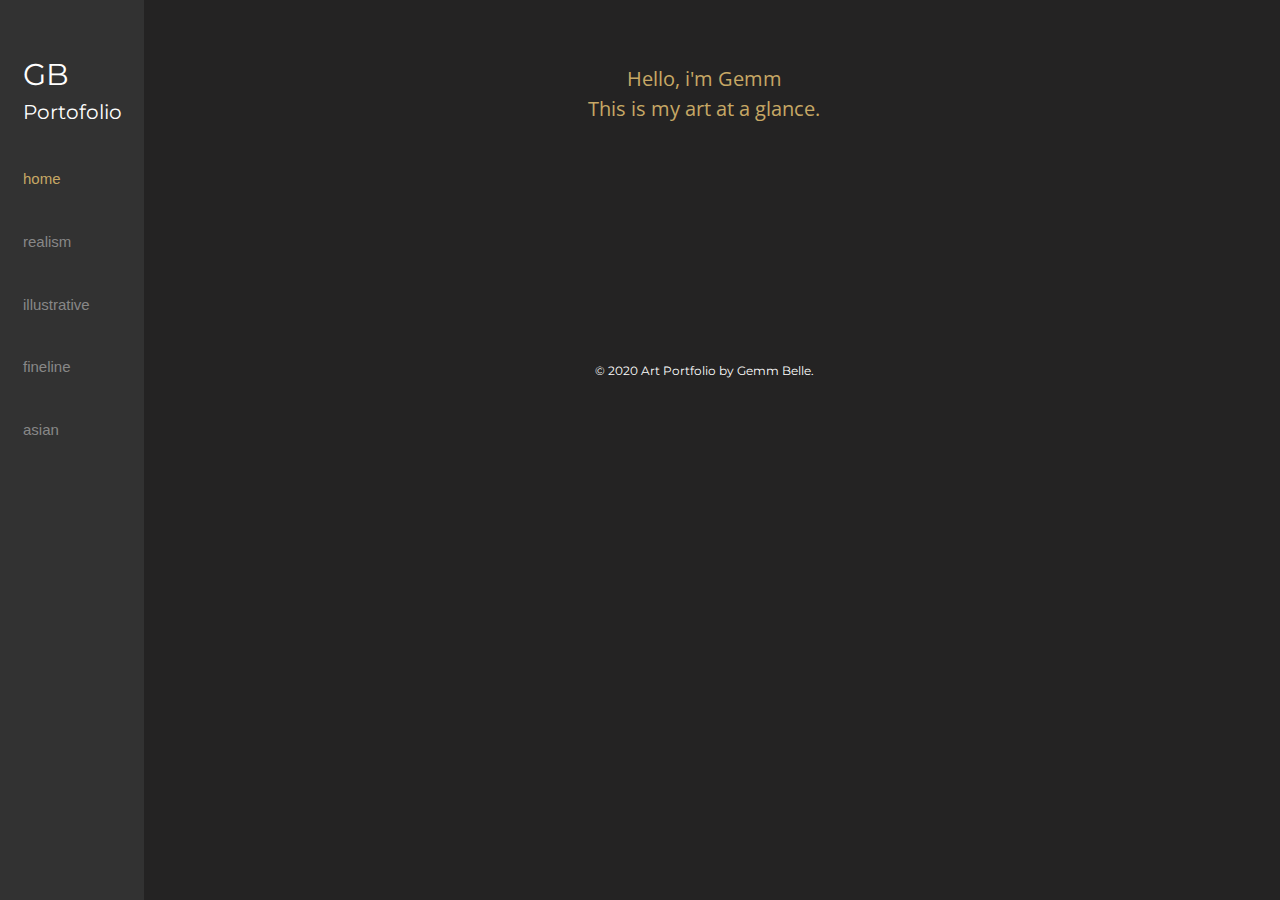
==== commit 293778c0: "Added a image description when a user clicks on an image. Also enabled images to enlarge when a user" ====
--- a/index.html
+++ b/index.html
@@ -32,16 +32,16 @@
                 <a class="d-bloc text-gold" href="#">home</a>
               </div>
               <div class="link-box">
-                <a class="d-block" href="#">realism</a>
+                <a class="d-block" href="realism.html">realism</a>
               </div>
               <div class="link-box">
-                <a class="d-block" href="#">illustrative</a>
+                <a class="d-block" href="illustrative.html">illustrative</a>
               </div>
               <div class="link-box">
-                <a class="d-block" href="#">fineline</a>
+                <a class="d-block" href="fineline.html">fineline</a>
               </div>
               <div class="link-box">
-                <a class="d-block" href="#">asian</a>
+                <a class="d-block" href="asian.html">asian</a>
               </div>
               <div class="link-box">
                 <a class="email d-inline-block mr-2" href="mailto:gemm.belle.dc@gmail.com"><i class="far fa-envelope "></i></a>
@@ -74,51 +74,749 @@
           <!-- First Row -->
           <div class="row align-items-start my-4">
             <div class="col">
-              <img src="images/home/1.JPG" class="img-fluid constant-size" alt="">
-            </div>
-            <div class="col">
-              <img src="images/home/2.JPG" class="img-fluid constant-size" alt="">
-            </div>
-            <div class="col">
-                <img src="images/home/3.JPG" class="img-fluid constant-size" alt="">
-            </div>
-            <div class="col">
-                <img src="images/home/4.JPG" class="img-fluid constant-size" alt="">
-            </div>
-            <div class="col">
-              <img src="images/home/5.JPG" class="img-fluid constant-size" alt="">
+
+              <!-- Image Modal #1-->
+              <img src="images/home/1.JPG" class="img-fluid constant-size zoom" alt=""  data-toggle="modal" data-target=".image-modal-1">
+
+              <div class="modal fade image-modal-1" tabindex="-1" role="dialog" aria-labelledby="image-modal-1" aria-hidden="true">
+                <div class="modal-dialog modal-lg">
+                  <div class="modal-body">
+                    <div class="modal-content">
+                      <div class="text-left pt-3 pr-3">
+                        <button type="button" class="close" data-dismiss="modal" aria-label="Close">
+                           <span aria-hidden="true">&times;</span>
+                         </button>
+                      </div>
+                      <div class="container-fluid p-5">
+                        <div class="row">
+                          <div class="col-md-6">
+                            <img src="images/home/1.JPG" class="img-fluid" alt="">
+                          </div>
+                          <div class="col-md-6">
+                            <h2 class="modal-title">Foo Dog w Skull</h2>
+                            <p class="modal-text">Pencil/Ink Drawing </p>
+                            <p class="modal-text">Dimensions: 7.7" x  10.8"</p>
+                            <p class="modal-text">Materials:</p>
+                            <ul class="modal-text">
+                              <li>
+                                Pigma Micron 01
+                              </li>
+                              <li>
+                                General's Charcoal Pencil #555
+                              </li>
+                              <li>
+                                0.7 mechanical pencil
+                              </li>
+                              <li>
+                                0.5 mechanical pencil
+                              </li>
+                              <li>
+                                HB2 pencil
+                              </li>
+                              <li>
+                                shading stomp
+                              </li>
+                              <li>
+                                kneadable eraser
+                              </li>
+                            </ul>
+                          </div>
+                        </div>
+                      </div>
+                    </div>
+                  </div>
+                </div>
+              </div>
+
+
+            </div>
+            <div class="col">
+              <!-- Image Modal #2-->
+              <img src="images/home/2.JPG" class="img-fluid constant-size zoom" alt=""  data-toggle="modal" data-target=".image-modal-2">
+
+              <div class="modal fade image-modal-2" tabindex="-1" role="dialog" aria-labelledby="image-modal-1" aria-hidden="true">
+                <div class="modal-dialog modal-lg">
+                  <div class="modal-body">
+                    <div class="modal-content">
+                      <div class="text-left pt-3 pr-3">
+                        <button type="button" class="close" data-dismiss="modal" aria-label="Close">
+                           <span aria-hidden="true">&times;</span>
+                         </button>
+                      </div>
+                      <div class="container-fluid p-5">
+                        <div class="row">
+                          <div class="col-md-6">
+                            <img src="images/home/2.JPG" class="img-fluid" alt="">
+                          </div>
+                          <div class="col-md-6">
+                            <h2 class="modal-title">Broken Heart</h2>
+                            <p class="modal-text">Pencil/Crayon Drawing </p>
+                            <p class="modal-text">Dimensions: 3.5" x  5.4"</p>
+                            <p class="modal-text">Materials:</p>
+                            <ul class="modal-text">
+                              <li>
+                                Pigma Micron 01
+                              </li>
+                              <li>
+                                Laurentian coloured pencils
+                              </li>
+                              <li>
+                                Crayola coloured pencils
+                              </li>
+                              <li>
+                                0.5 mechanical pencil
+                              </li>
+                              <li>
+                                eraser
+                              </li>
+                            </ul>
+                          </div>
+                        </div>
+                      </div>
+                    </div>
+                  </div>
+                </div>
+              </div>
+
+
+            </div>
+            <div class="col">
+
+              <!-- Image Modal #3-->
+              <img src="images/home/3.JPG" class="img-fluid constant-size zoom" alt=""  data-toggle="modal" data-target=".image-modal-3">
+
+              <div class="modal fade image-modal-3" tabindex="-1" role="dialog" aria-labelledby="image-modal-3" aria-hidden="true">
+                <div class="modal-dialog modal-lg">
+                  <div class="modal-body">
+                    <div class="modal-content">
+                      <div class="text-left pt-3 pr-3">
+                        <button type="button" class="close" data-dismiss="modal" aria-label="Close">
+                           <span aria-hidden="true">&times;</span>
+                         </button>
+                      </div>
+                      <div class="container-fluid p-5">
+                        <div class="row">
+                          <div class="col-md-6">
+                            <img src="images/home/3.JPG" class="img-fluid" alt="">
+                          </div>
+                          <div class="col-md-6">
+                            <h2 class="modal-title">Watching you</h2>
+                            <p class="modal-text">Surreal drawing</p>
+                            <p class="modal-text">Dimensions: 5" x  6.5"</p>
+                            <p class="modal-text">Materials:</p>
+                            <ul class="modal-text">
+                              <li>
+                                Sharpie Fine Tip
+                              </li>
+                              <li>
+                                Charcoal stick HB2 pencil
+                              </li>
+                              <li>
+                                0.7 mechanical pencil
+                              </li>
+                              <li>
+                                0.5 mechanical pencil
+                              </li>
+                              <li>
+                                HB2 pencil
+                              </li>
+                              <li>
+                                kneadable eraser
+                              </li>
+                            </ul>
+                          </div>
+                        </div>
+                      </div>
+                    </div>
+                  </div>
+                </div>
+              </div>
+
+            </div>
+            <div class="col">
+              <!-- Image Modal #4-->
+              <img src="images/home/4.JPG" class="img-fluid constant-size zoom" alt=""  data-toggle="modal" data-target=".image-modal-4">
+
+              <div class="modal fade image-modal-4" tabindex="-1" role="dialog" aria-labelledby="image-modal-4" aria-hidden="true">
+                <div class="modal-dialog modal-lg">
+                  <div class="modal-body">
+                    <div class="modal-content">
+                      <div class="text-left pt-3 pr-3">
+                        <button type="button" class="close" data-dismiss="modal" aria-label="Close">
+                           <span aria-hidden="true">&times;</span>
+                         </button>
+                      </div>
+                      <div class="container-fluid p-5">
+                        <div class="row">
+                          <div class="col-md-6">
+                            <img src="images/home/4.JPG" class="img-fluid" alt="">
+                          </div>
+                          <div class="col-md-6">
+                            <h2 class="modal-title">Single Rose</h2>
+                            <p class="modal-text">Pencil Drawing </p>
+                            <p class="modal-text">Dimensions: 2.5" x  3.6"</p>
+                            <p class="modal-text">Materials:</p>
+                            <ul class="modal-text">
+                              <li>
+                                General's Charcoal Pencil #555
+                              </li>
+                              <li>
+                                0.5 mechanical pencil
+                              </li>
+                              <li>
+                                HB2 pencil
+                              </li>
+                              <li>
+                                shading stomp
+                              </li>
+                              <li>
+                                kneadable eraser
+                              </li>
+                            </ul>
+                          </div>
+                        </div>
+                      </div>
+                    </div>
+                  </div>
+                </div>
+              </div>
+
+
+            </div>
+            <div class="col">
+
+              <!-- Image Modal #5-->
+              <img src="images/home/5.JPG" class="img-fluid constant-size zoom" alt=""  data-toggle="modal" data-target=".image-modal-5">
+
+              <div class="modal fade image-modal-5" tabindex="-1" role="dialog" aria-labelledby="image-modal-5" aria-hidden="true">
+                <div class="modal-dialog modal-lg">
+                  <div class="modal-body">
+                    <div class="modal-content">
+                      <div class="text-left pt-3 pr-3">
+                        <button type="button" class="close" data-dismiss="modal" aria-label="Close">
+                           <span aria-hidden="true">&times;</span>
+                         </button>
+                      </div>
+                      <div class="container-fluid p-5">
+                        <div class="row">
+                          <div class="col-md-6">
+                            <img src="images/home/5.JPG" class="img-fluid" alt="">
+                          </div>
+                          <div class="col-md-6">
+                            <h2 class="modal-title">Cherry Blossom Duo</h2>
+                            <p class="modal-text">Minimalist</p>
+                            <p class="modal-text">Dimensions: 2.2" x  2.5"</p>
+                            <p class="modal-text">Materials:</p>
+                            <ul class="modal-text">
+                              <li>
+                                0.5 mechanical pencil
+                              </li>
+                            </ul>
+                          </div>
+                        </div>
+                      </div>
+                    </div>
+                  </div>
+                </div>
+              </div>
+
+
             </div>
           </div>
 
             <!-- Second Row -->
           <div class="row align-items-start my-4">
             <div class="col">
-              <img src="images/home/7.JPG" class="img-fluid constant-size" alt="">
-            </div>
-            <div class="col">
-              <img src="images/home/8.JPG" class="img-fluid constant-size" alt="">
-            </div>
-            <div class="col">
-                <img src="images/home/9.JPG" class="img-fluid constant-size" alt="">
-            </div>
-            <div class="col">
-                <img src="images/home/10.JPG" class="img-fluid constant-size" alt="">
-            </div>
-            <div class="col">
-              <img src="images/home/13.JPG" class="img-fluid constant-size" alt="">
+              <!-- Image Modal #6-->
+              <img src="images/home/namine-1.JPEG" class="img-fluid constant-size zoom" alt=""  data-toggle="modal" data-target=".image-modal-6">
+
+              <div class="modal fade image-modal-6" tabindex="-1" role="dialog" aria-labelledby="image-modal-6" aria-hidden="true">
+                <div class="modal-dialog modal-lg">
+                  <div class="modal-body">
+                    <div class="modal-content">
+                      <div class="text-left pt-3 pr-3">
+                        <button type="button" class="close" data-dismiss="modal" aria-label="Close">
+                           <span aria-hidden="true">&times;</span>
+                         </button>
+                      </div>
+                      <div class="container-fluid p-5">
+                        <div class="row">
+                          <div class="col-md-6">
+                            <img src="images/home/namine-1.JPEG" class="img-fluid" alt="">
+                          </div>
+                          <div class="col-md-6">
+                            <h2 class="modal-title">Naminé - Kingdom Hearts</h2>
+                            <p class="modal-text">Character Drawing</p>
+                            <p class="modal-text">Dimensions: 4" x  6"</p>
+                            <p class="modal-text">Materials:</p>
+                            <ul class="modal-text">
+                              <li>
+                                Charcoal stick
+                              </li>
+                              <li>
+                                HB2 pencil
+                              </li>
+                              <li>
+                                0.7 mechanical pencil
+                              </li>
+                              <li>
+                                0.5 mechanical pencil
+                              </li>
+                              <li>
+                                shading stomp
+                              </li>
+                              <li>
+                                kneadable eraser
+                              </li>
+                            </ul>
+                          </div>
+                        </div>
+                      </div>
+                    </div>
+                  </div>
+                </div>
+              </div>
+
+
+            </div>
+            <div class="col">
+              <!-- Image Modal #7-->
+              <img src="images/home/7.JPG" class="img-fluid constant-size zoom" alt=""  data-toggle="modal" data-target=".image-modal-7">
+
+              <div class="modal fade image-modal-7" tabindex="-1" role="dialog" aria-labelledby="image-modal-7" aria-hidden="true">
+                <div class="modal-dialog modal-lg">
+                  <div class="modal-body">
+                    <div class="modal-content">
+                      <div class="text-left pt-3 pr-3">
+                        <button type="button" class="close" data-dismiss="modal" aria-label="Close">
+                           <span aria-hidden="true">&times;</span>
+                         </button>
+                      </div>
+                      <div class="container-fluid p-5">
+                        <div class="row">
+                          <div class="col-md-6">
+                            <img src="images/home/7.JPG" class="img-fluid" alt="">
+                          </div>
+                          <div class="col-md-6">
+                            <h2 class="modal-title">Thirsty?</h2>
+                            <p class="modal-text">Portraiture practice</p>
+                            <p class="modal-text">Dimensions: 1.3" x  1"</p>
+                            <p class="modal-text">Materials:</p>
+                            <ul class="modal-text">
+                              <li>
+                                Charcoal stick
+                              </li>
+                              <li>
+                                General's Charcoal Pencil #555
+                              </li>
+                              <li>
+                                0.5 mechanical pencil
+                              </li>
+                              <li>
+                                shading stomp
+                              </li>
+                              <li>
+                                kneadable eraser
+                              </li>
+                            </ul>
+                          </div>
+                        </div>
+                      </div>
+                    </div>
+                  </div>
+                </div>
+              </div>
+
+            </div>
+            <div class="col">
+              <!-- Image Modal #8-->
+              <img src="images/home/8.JPG" class="img-fluid constant-size zoom" alt=""  data-toggle="modal" data-target=".image-modal-8">
+
+              <div class="modal fade image-modal-8" tabindex="-1" role="dialog" aria-labelledby="image-modal-1" aria-hidden="true">
+                <div class="modal-dialog modal-lg">
+                  <div class="modal-body">
+                    <div class="modal-content">
+                      <div class="text-left pt-3 pr-3">
+                        <button type="button" class="close" data-dismiss="modal" aria-label="Close">
+                           <span aria-hidden="true">&times;</span>
+                         </button>
+                      </div>
+                      <div class="container-fluid p-5">
+                        <div class="row">
+                          <div class="col-md-6">
+                            <img src="images/home/8.JPG" class="img-fluid" alt="">
+                          </div>
+                          <div class="col-md-6">
+                            <h2 class="modal-title">Thomas Bear</h2>
+                            <p class="modal-text">Water colour painting.</p>
+                            <p class="modal-text">Dimensions: 2" x  3"</p>
+                            <p class="modal-text">Materials:</p>
+                            <ul class="modal-text">
+                              <li>
+                                Crayola watercolour paint
+                              </li>
+                              <li>
+                                Paintbrushes
+                              </li>
+                            </ul>
+                          </div>
+                        </div>
+                      </div>
+                    </div>
+                  </div>
+                </div>
+              </div>
+
+            </div>
+            <div class="col">
+              <!-- Image Modal #9-->
+              <img src="images/home/9.JPG" class="img-fluid constant-size zoom" alt=""  data-toggle="modal" data-target=".image-modal-9">
+
+              <div class="modal fade image-modal-9" tabindex="-1" role="dialog" aria-labelledby="image-modal-9" aria-hidden="true">
+                <div class="modal-dialog modal-lg">
+                  <div class="modal-body">
+                    <div class="modal-content">
+                      <div class="text-left pt-3 pr-3">
+                        <button type="button" class="close" data-dismiss="modal" aria-label="Close">
+                           <span aria-hidden="true">&times;</span>
+                         </button>
+                      </div>
+                      <div class="container-fluid p-5">
+                        <div class="row">
+                          <div class="col-md-6">
+                            <img src="images/home/9.JPG" class="img-fluid" alt="">
+                          </div>
+                          <div class="col-md-6">
+                            <h2 class="modal-title">Blooming</h2>
+                            <p class="modal-text">Ink & Pencil Drawing </p>
+                            <p class="modal-text">Dimensions: 4.6" x  3.5"</p>
+                            <p class="modal-text">Materials:</p>
+                            <ul class="modal-text">
+                              <li>
+                                Pigma Micron 08
+                              </li>
+                              <li>
+                                Pigma Micron 01
+                              </li>
+                              <li>
+                                0.7 mechanical pencil
+                              </li>
+                              <li>
+                                0.5 mechanical pencil
+                              </li>
+                              <li>
+                                shading stomp
+                              </li>
+                            </ul>
+                          </div>
+                        </div>
+                      </div>
+                    </div>
+                  </div>
+                </div>
+              </div>
+
+            </div>
+            <div class="col">
+              <!-- Image Modal #10-->
+              <img src="images/home/10.JPG" class="img-fluid constant-size zoom" alt=""  data-toggle="modal" data-target=".image-modal-10">
+
+              <div class="modal fade image-modal-10" tabindex="-1" role="dialog" aria-labelledby="image-modal-10" aria-hidden="true">
+                <div class="modal-dialog modal-lg">
+                  <div class="modal-body">
+                    <div class="modal-content">
+                      <div class="text-left pt-3 pr-3">
+                        <button type="button" class="close" data-dismiss="modal" aria-label="Close">
+                           <span aria-hidden="true">&times;</span>
+                         </button>
+                      </div>
+                      <div class="container-fluid p-5">
+                        <div class="row">
+                          <div class="col-md-6">
+                            <img src="images/home/10.JPG" class="img-fluid" alt="">
+                          </div>
+                          <div class="col-md-6">
+                            <h2 class="modal-title">Minimalist Peony</h2>
+                            <p class="modal-text">Minimalist floral design</p>
+                            <p class="modal-text">Dimensions: 4.5" x  3.5"</p>
+                            <p class="modal-text">Materials:</p>
+                            <ul class="modal-text">
+                              <li>
+                                0.5 mechanical pencil
+                              </li>
+                            </ul>
+                          </div>
+                        </div>
+                      </div>
+                    </div>
+                  </div>
+                </div>
+              </div>
+
+            </div>
+            <div class="col">
+              <!-- Image Modal #13-->
+              <img src="images/home/13.JPG" class="img-fluid constant-size zoom" alt=""  data-toggle="modal" data-target=".image-modal-13">
+
+              <div class="modal fade image-modal-13" tabindex="-1" role="dialog" aria-labelledby="image-modal-13" aria-hidden="true">
+                <div class="modal-dialog modal-lg">
+                  <div class="modal-body">
+                    <div class="modal-content">
+                      <div class="text-left pt-3 pr-3">
+                        <button type="button" class="close" data-dismiss="modal" aria-label="Close">
+                           <span aria-hidden="true">&times;</span>
+                         </button>
+                      </div>
+                      <div class="container-fluid p-5">
+                        <div class="row">
+                          <div class="col-md-6">
+                            <img src="images/home/13.JPG" class="img-fluid" alt="">
+                          </div>
+                          <div class="col-md-6">
+                            <h2 class="modal-title">Deux Yeux</h2>
+                            <p class="modal-text">Pencil Drawing </p>
+                            <p class="modal-text">Dimensions: 4" x 1.6"</p>
+                            <p class="modal-text">Materials:</p>
+                            <ul class="modal-text">
+                              <li>
+                                Sharpie Fine Tip Marker
+                              </li>
+                              <li>
+                                General's Charcoal Pencil #555
+                              </li>
+                              <li>
+                                0.7 mechanical pencil
+                              </li>
+                              <li>
+                                0.5 mechanical pencil
+                              </li>
+                              <li>
+                                shading stomp
+                              </li>
+                              <li>
+                                kneadable eraser
+                              </li>
+                            </ul>
+                          </div>
+                        </div>
+                      </div>
+                    </div>
+                  </div>
+                </div>
+              </div>
+
             </div>
           </div>
 
           <!-- Third Row -->
           <div class="row align-items-start my-4">
             <div class="col">
-              <img src="images/home/12.JPG" class="img-fluid constant-size" alt="">
-            </div>
-            <div class="col">
-              <img src="images/home/11.JPG" class="img-fluid constant-size" alt="">
-            </div>
-            <div class="col">
-              <img src="images/home/14.JPG" class="img-fluid constant-size" alt="">
+              <!-- Image Modal #12-->
+              <img src="images/home/12.JPG" class="img-fluid constant-size zoom" alt=""  data-toggle="modal" data-target=".image-modal-12">
+
+              <div class="modal fade image-modal-12" tabindex="-1" role="dialog" aria-labelledby="image-modal-12" aria-hidden="true">
+                <div class="modal-dialog modal-lg">
+                  <div class="modal-body">
+                    <div class="modal-content">
+                      <div class="text-left pt-3 pr-3">
+                        <button type="button" class="close" data-dismiss="modal" aria-label="Close">
+                           <span aria-hidden="true">&times;</span>
+                         </button>
+                      </div>
+                      <div class="container-fluid p-5">
+                        <div class="row">
+                          <div class="col-md-6">
+                            <img src="images/home/12.JPG" class="img-fluid" alt="">
+                          </div>
+                          <div class="col-md-6">
+                            <h2 class="modal-title">A skull</h2>
+                            <p class="modal-text">Pencil Drawing </p>
+                            <p class="modal-text">Dimensions: 3" x  3.5"</p>
+                            <p class="modal-text">Materials:</p>
+                            <ul class="modal-text">
+                              <li>
+                                Charcoal stick
+                              </li>
+                              <li>
+                                General's Charcoal Pencil #555
+                              </li>
+                              <li>
+                                0.7 mechanical pencil
+                              </li>
+                              <li>
+                                0.5 mechanical pencil
+                              </li>
+                              <li>
+                                shading stomp
+                              </li>
+                              <li>
+                                kneadable eraser
+                              </li>
+                            </ul>
+                          </div>
+                        </div>
+                      </div>
+                    </div>
+                  </div>
+                </div>
+              </div>
+
+            </div>
+            <div class="col">
+              <!-- Image Modal #11-->
+              <img src="images/home/11.JPG" class="img-fluid constant-size zoom" alt=""  data-toggle="modal" data-target=".image-modal-11">
+
+              <div class="modal fade image-modal-11" tabindex="-1" role="dialog" aria-labelledby="image-modal-11" aria-hidden="true">
+                <div class="modal-dialog modal-lg">
+                  <div class="modal-body">
+                    <div class="modal-content">
+                      <div class="text-left pt-3 pr-3">
+                        <button type="button" class="close" data-dismiss="modal" aria-label="Close">
+                           <span aria-hidden="true">&times;</span>
+                         </button>
+                      </div>
+                      <div class="container-fluid p-5">
+                        <div class="row">
+                          <div class="col-md-6">
+                            <img src="images/home/11.JPG" class="img-fluid" alt="">
+                          </div>
+                          <div class="col-md-6">
+                            <h2 class="modal-title">Geometric Teddy Linework</h2>
+                            <p class="modal-text">Ink & Pencil Drawing </p>
+                            <p class="modal-text">Dimensions: 3.3" x  6.5"</p>
+                            <p class="modal-text">Materials:</p>
+                            <ul class="modal-text">
+                              <li>
+                                Pigma Micron 01
+                              </li>
+                              <li>
+                                Pigma Micron 0.05
+                              </li>
+                              <li>
+                                0.7 mechanical pencil
+                              </li>
+                              <li>
+                                0.5 mechanical pencil
+                              </li>
+                              <li>
+                                HB2 pencil
+                              </li>
+                              <li>
+                                shading stomp
+                              </li>
+                            </ul>
+                          </div>
+                        </div>
+                      </div>
+                    </div>
+                  </div>
+                </div>
+              </div>
+
+            </div>
+            <div class="col">
+              <!-- Image Modal #14-->
+              <img src="images/home/14.JPG" class="img-fluid constant-size zoom" alt=""  data-toggle="modal" data-target=".image-modal-14">
+
+              <div class="modal fade image-modal-14" tabindex="-1" role="dialog" aria-labelledby="image-modal-14" aria-hidden="true">
+                <div class="modal-dialog modal-lg">
+                  <div class="modal-body">
+                    <div class="modal-content">
+                      <div class="text-left pt-3 pr-3">
+                        <button type="button" class="close" data-dismiss="modal" aria-label="Close">
+                           <span aria-hidden="true">&times;</span>
+                         </button>
+                      </div>
+                      <div class="container-fluid p-5">
+                        <div class="row">
+                          <div class="col-md-6">
+                            <img src="images/home/14.JPG" class="img-fluid" alt="">
+                          </div>
+                          <div class="col-md-6">
+                            <h2 class="modal-title">Broken Heart</h2>
+                            <p class="modal-text">Process work</p>
+                            <p class="modal-text">Dimensions: 3.5" x  5.4"</p>
+                            <p class="modal-text">Materials:</p>
+                            <ul class="modal-text">
+                              <li>
+                                Pigma Micron 01
+                              </li>
+                              <li>
+                                Laurentian coloured pencils
+                              </li>
+                              <li>
+                                Crayola coloured pencils
+                              </li>
+                              <li>
+                                0.5 mechanical pencil
+                              </li>
+                              <li>
+                                eraser
+                              </li>
+                            </ul>
+                          </div>
+                        </div>
+                      </div>
+                    </div>
+                  </div>
+                </div>
+              </div>
+
+            </div>
+            <div class="col">
+              <!-- Image Modal #15-->
+              <img src="images/home/15.JPG" class="img-fluid constant-size zoom" alt=""  data-toggle="modal" data-target=".image-modal-15">
+
+              <div class="modal fade image-modal-15" tabindex="-1" role="dialog" aria-labelledby="image-modal-15" aria-hidden="true">
+                <div class="modal-dialog modal-lg">
+                  <div class="modal-body">
+                    <div class="modal-content">
+                      <div class="text-left pt-3 pr-3">
+                        <button type="button" class="close" data-dismiss="modal" aria-label="Close">
+                           <span aria-hidden="true">&times;</span>
+                         </button>
+                      </div>
+                      <div class="container-fluid p-5">
+                        <div class="row">
+                          <div class="col-md-6">
+                            <img src="images/home/15.JPG" class="img-fluid" alt="">
+                          </div>
+                          <div class="col-md-6">
+                            <h2 class="modal-title">My left hand</h2>
+                            <p class="modal-text">Pencil Drawing</p>
+                            <p class="modal-text">Dimensions: 4.7" x  3.5"</p>
+                            <p class="modal-text">Materials:</p>
+                            <ul class="modal-text">
+                              <li>
+                                Charcoal stick
+                              </li>
+                              <li>
+                                General's Charcoal Pencil #555
+                              </li>
+                              <li>
+                                0.7 mechanical pencil
+                              </li>
+                              <li>
+                                0.5 mechanical pencil
+                              </li>
+                              <li>
+                                HB2 pencil
+                              </li>
+                              <li>
+                                shading stomp
+                              </li>
+                              <li>
+                                kneadable eraser
+                              </li>
+                            </ul>
+                          </div>
+                        </div>
+                      </div>
+                    </div>
+                  </div>
+                </div>
+              </div>
+
             </div>
           </div>
 
@@ -126,7 +824,7 @@
 
 
         <!-- Copyright -->
-        <div class="container text-center">
+        <div class="container mt-3 text-center">
           <p class="copyright">© 2020 Art Portfolio by Gemm Belle.</p>
         </div>
 
--- a/css/styles.css
+++ b/css/styles.css
@@ -18,7 +18,7 @@
   color: white;
 }
 
-h1, h5{
+h1, h2, h3, h4, h5, h6{
   font-family: 'Montserrat', sans-serif;
   color: white;
 }
@@ -59,6 +59,17 @@
   font-size: 28px;
 }
 
+.modal-title{
+  font-family: 'Montserrat', sans-serif;
+  color: #000;
+}
+
+.modal-text{
+  font-family: 'Montserrat', sans-serif;
+  font-size: 14px;
+  color: black;
+}
+
 .sidebar{
   background-color: #323232;
   height: 100%;
@@ -84,16 +95,28 @@
 }
 
 .title-box{
-  padding: 2rem 0 4rem 0;
+  padding: 2rem 0;
 }
 
+.sub-title-box{
+  padding: 1rem 0;
+}
 /* Images */
 .images{
-  margin-top: 7rem;
+  /* margin-top: 7rem; */
 }
 
 .constant-size{
   width: 12rem;
+}
+
+.zoom {
+  transition: transform .2s; /* Animation */
+  margin: 0 auto;
+}
+
+.zoom:hover {
+  transform: scale(1.18); /* (150% zoom - Note: if the zoom is too large, it will go outside of the viewport) */
 }
 
 .copyright{
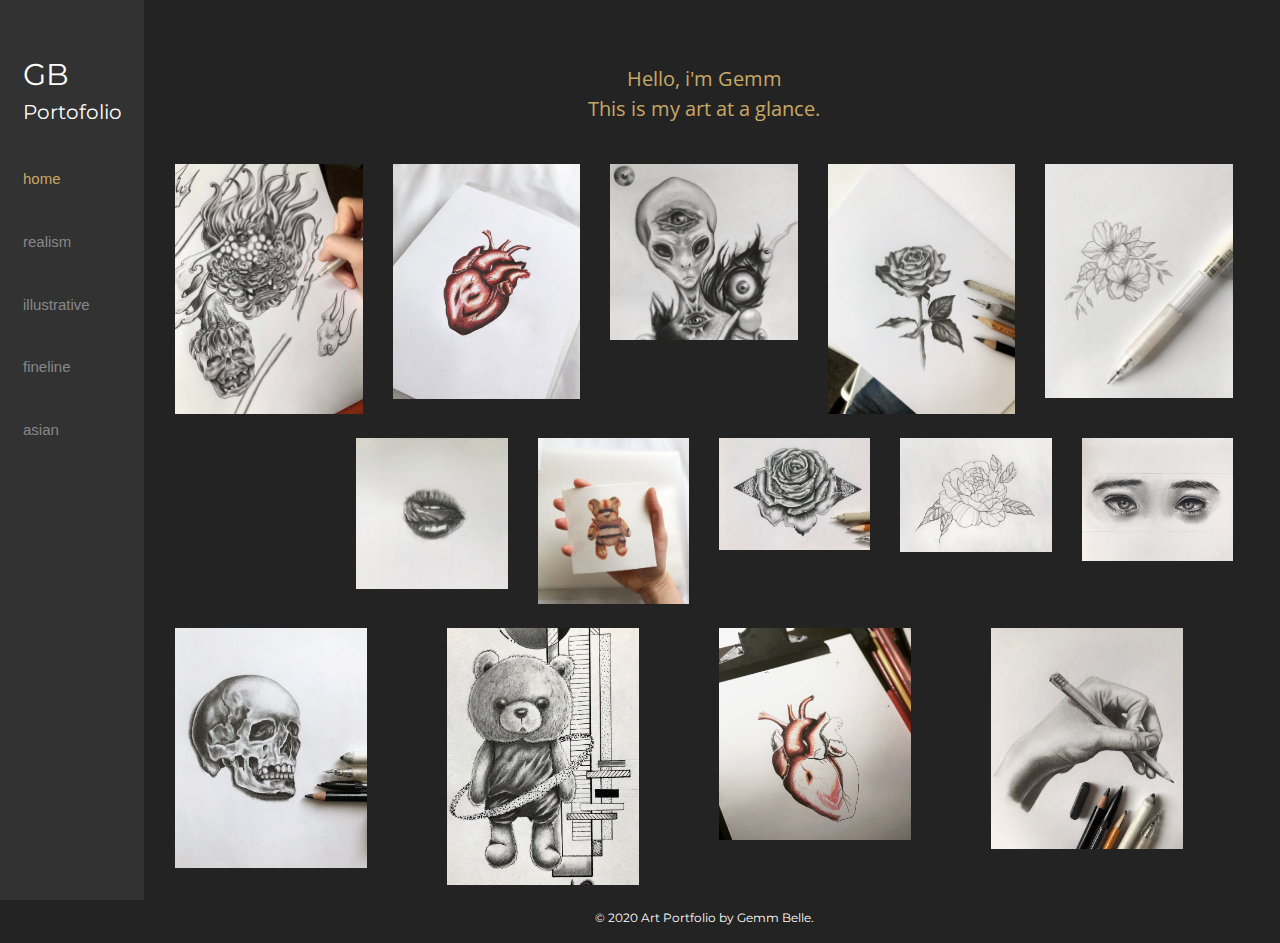
==== commit 099a91a0: "Changed JPG to jpg in index.html." ====
--- a/index.html
+++ b/index.html
@@ -76,7 +76,7 @@
             <div class="col">
 
               <!-- Image Modal #1-->
-              <img src="images/home/1.JPG" class="img-fluid constant-size zoom" alt=""  data-toggle="modal" data-target=".image-modal-1">
+              <img src="images/home/1.jpg" class="img-fluid constant-size zoom" alt=""  data-toggle="modal" data-target=".image-modal-1">
 
               <div class="modal fade image-modal-1" tabindex="-1" role="dialog" aria-labelledby="image-modal-1" aria-hidden="true">
                 <div class="modal-dialog modal-lg">
@@ -90,7 +90,7 @@
                       <div class="container-fluid p-5">
                         <div class="row">
                           <div class="col-md-6">
-                            <img src="images/home/1.JPG" class="img-fluid" alt="">
+                            <img src="images/home/1.jpg" class="img-fluid" alt="">
                           </div>
                           <div class="col-md-6">
                             <h2 class="modal-title">Foo Dog w Skull</h2>
@@ -132,7 +132,7 @@
             </div>
             <div class="col">
               <!-- Image Modal #2-->
-              <img src="images/home/2.JPG" class="img-fluid constant-size zoom" alt=""  data-toggle="modal" data-target=".image-modal-2">
+              <img src="images/home/2.jpg" class="img-fluid constant-size zoom" alt=""  data-toggle="modal" data-target=".image-modal-2">
 
               <div class="modal fade image-modal-2" tabindex="-1" role="dialog" aria-labelledby="image-modal-1" aria-hidden="true">
                 <div class="modal-dialog modal-lg">
@@ -146,7 +146,7 @@
                       <div class="container-fluid p-5">
                         <div class="row">
                           <div class="col-md-6">
-                            <img src="images/home/2.JPG" class="img-fluid" alt="">
+                            <img src="images/home/2.jpg" class="img-fluid" alt="">
                           </div>
                           <div class="col-md-6">
                             <h2 class="modal-title">Broken Heart</h2>
@@ -183,7 +183,7 @@
             <div class="col">
 
               <!-- Image Modal #3-->
-              <img src="images/home/3.JPG" class="img-fluid constant-size zoom" alt=""  data-toggle="modal" data-target=".image-modal-3">
+              <img src="images/home/3.jpg" class="img-fluid constant-size zoom" alt=""  data-toggle="modal" data-target=".image-modal-3">
 
               <div class="modal fade image-modal-3" tabindex="-1" role="dialog" aria-labelledby="image-modal-3" aria-hidden="true">
                 <div class="modal-dialog modal-lg">
@@ -197,7 +197,7 @@
                       <div class="container-fluid p-5">
                         <div class="row">
                           <div class="col-md-6">
-                            <img src="images/home/3.JPG" class="img-fluid" alt="">
+                            <img src="images/home/3.jpg" class="img-fluid" alt="">
                           </div>
                           <div class="col-md-6">
                             <h2 class="modal-title">Watching you</h2>
@@ -235,7 +235,7 @@
             </div>
             <div class="col">
               <!-- Image Modal #4-->
-              <img src="images/home/4.JPG" class="img-fluid constant-size zoom" alt=""  data-toggle="modal" data-target=".image-modal-4">
+              <img src="images/home/4.jpg" class="img-fluid constant-size zoom" alt=""  data-toggle="modal" data-target=".image-modal-4">
 
               <div class="modal fade image-modal-4" tabindex="-1" role="dialog" aria-labelledby="image-modal-4" aria-hidden="true">
                 <div class="modal-dialog modal-lg">
@@ -249,7 +249,7 @@
                       <div class="container-fluid p-5">
                         <div class="row">
                           <div class="col-md-6">
-                            <img src="images/home/4.JPG" class="img-fluid" alt="">
+                            <img src="images/home/4.jpg" class="img-fluid" alt="">
                           </div>
                           <div class="col-md-6">
                             <h2 class="modal-title">Single Rose</h2>
@@ -286,7 +286,7 @@
             <div class="col">
 
               <!-- Image Modal #5-->
-              <img src="images/home/5.JPG" class="img-fluid constant-size zoom" alt=""  data-toggle="modal" data-target=".image-modal-5">
+              <img src="images/home/5.jpg" class="img-fluid constant-size zoom" alt=""  data-toggle="modal" data-target=".image-modal-5">
 
               <div class="modal fade image-modal-5" tabindex="-1" role="dialog" aria-labelledby="image-modal-5" aria-hidden="true">
                 <div class="modal-dialog modal-lg">
@@ -300,7 +300,7 @@
                       <div class="container-fluid p-5">
                         <div class="row">
                           <div class="col-md-6">
-                            <img src="images/home/5.JPG" class="img-fluid" alt="">
+                            <img src="images/home/5.jpg" class="img-fluid" alt="">
                           </div>
                           <div class="col-md-6">
                             <h2 class="modal-title">Cherry Blossom Duo</h2>
@@ -381,7 +381,7 @@
             </div>
             <div class="col">
               <!-- Image Modal #7-->
-              <img src="images/home/7.JPG" class="img-fluid constant-size zoom" alt=""  data-toggle="modal" data-target=".image-modal-7">
+              <img src="images/home/7.jpg" class="img-fluid constant-size zoom" alt=""  data-toggle="modal" data-target=".image-modal-7">
 
               <div class="modal fade image-modal-7" tabindex="-1" role="dialog" aria-labelledby="image-modal-7" aria-hidden="true">
                 <div class="modal-dialog modal-lg">
@@ -395,7 +395,7 @@
                       <div class="container-fluid p-5">
                         <div class="row">
                           <div class="col-md-6">
-                            <img src="images/home/7.JPG" class="img-fluid" alt="">
+                            <img src="images/home/7.jpg" class="img-fluid" alt="">
                           </div>
                           <div class="col-md-6">
                             <h2 class="modal-title">Thirsty?</h2>
@@ -430,7 +430,7 @@
             </div>
             <div class="col">
               <!-- Image Modal #8-->
-              <img src="images/home/8.JPG" class="img-fluid constant-size zoom" alt=""  data-toggle="modal" data-target=".image-modal-8">
+              <img src="images/home/8.jpg" class="img-fluid constant-size zoom" alt=""  data-toggle="modal" data-target=".image-modal-8">
 
               <div class="modal fade image-modal-8" tabindex="-1" role="dialog" aria-labelledby="image-modal-1" aria-hidden="true">
                 <div class="modal-dialog modal-lg">
@@ -444,7 +444,7 @@
                       <div class="container-fluid p-5">
                         <div class="row">
                           <div class="col-md-6">
-                            <img src="images/home/8.JPG" class="img-fluid" alt="">
+                            <img src="images/home/8.jpg" class="img-fluid" alt="">
                           </div>
                           <div class="col-md-6">
                             <h2 class="modal-title">Thomas Bear</h2>
@@ -470,7 +470,7 @@
             </div>
             <div class="col">
               <!-- Image Modal #9-->
-              <img src="images/home/9.JPG" class="img-fluid constant-size zoom" alt=""  data-toggle="modal" data-target=".image-modal-9">
+              <img src="images/home/9.jpg" class="img-fluid constant-size zoom" alt=""  data-toggle="modal" data-target=".image-modal-9">
 
               <div class="modal fade image-modal-9" tabindex="-1" role="dialog" aria-labelledby="image-modal-9" aria-hidden="true">
                 <div class="modal-dialog modal-lg">
@@ -484,7 +484,7 @@
                       <div class="container-fluid p-5">
                         <div class="row">
                           <div class="col-md-6">
-                            <img src="images/home/9.JPG" class="img-fluid" alt="">
+                            <img src="images/home/9.jpg" class="img-fluid" alt="">
                           </div>
                           <div class="col-md-6">
                             <h2 class="modal-title">Blooming</h2>
@@ -519,7 +519,7 @@
             </div>
             <div class="col">
               <!-- Image Modal #10-->
-              <img src="images/home/10.JPG" class="img-fluid constant-size zoom" alt=""  data-toggle="modal" data-target=".image-modal-10">
+              <img src="images/home/10.jpg" class="img-fluid constant-size zoom" alt=""  data-toggle="modal" data-target=".image-modal-10">
 
               <div class="modal fade image-modal-10" tabindex="-1" role="dialog" aria-labelledby="image-modal-10" aria-hidden="true">
                 <div class="modal-dialog modal-lg">
@@ -533,7 +533,7 @@
                       <div class="container-fluid p-5">
                         <div class="row">
                           <div class="col-md-6">
-                            <img src="images/home/10.JPG" class="img-fluid" alt="">
+                            <img src="images/home/10.jpg" class="img-fluid" alt="">
                           </div>
                           <div class="col-md-6">
                             <h2 class="modal-title">Minimalist Peony</h2>
@@ -556,7 +556,7 @@
             </div>
             <div class="col">
               <!-- Image Modal #13-->
-              <img src="images/home/13.JPG" class="img-fluid constant-size zoom" alt=""  data-toggle="modal" data-target=".image-modal-13">
+              <img src="images/home/13.jpg" class="img-fluid constant-size zoom" alt=""  data-toggle="modal" data-target=".image-modal-13">
 
               <div class="modal fade image-modal-13" tabindex="-1" role="dialog" aria-labelledby="image-modal-13" aria-hidden="true">
                 <div class="modal-dialog modal-lg">
@@ -570,7 +570,7 @@
                       <div class="container-fluid p-5">
                         <div class="row">
                           <div class="col-md-6">
-                            <img src="images/home/13.JPG" class="img-fluid" alt="">
+                            <img src="images/home/13.jpg" class="img-fluid" alt="">
                           </div>
                           <div class="col-md-6">
                             <h2 class="modal-title">Deux Yeux</h2>
@@ -612,7 +612,7 @@
           <div class="row align-items-start my-4">
             <div class="col">
               <!-- Image Modal #12-->
-              <img src="images/home/12.JPG" class="img-fluid constant-size zoom" alt=""  data-toggle="modal" data-target=".image-modal-12">
+              <img src="images/home/12.jpg" class="img-fluid constant-size zoom" alt=""  data-toggle="modal" data-target=".image-modal-12">
 
               <div class="modal fade image-modal-12" tabindex="-1" role="dialog" aria-labelledby="image-modal-12" aria-hidden="true">
                 <div class="modal-dialog modal-lg">
@@ -626,7 +626,7 @@
                       <div class="container-fluid p-5">
                         <div class="row">
                           <div class="col-md-6">
-                            <img src="images/home/12.JPG" class="img-fluid" alt="">
+                            <img src="images/home/12.jpg" class="img-fluid" alt="">
                           </div>
                           <div class="col-md-6">
                             <h2 class="modal-title">A skull</h2>
@@ -664,7 +664,7 @@
             </div>
             <div class="col">
               <!-- Image Modal #11-->
-              <img src="images/home/11.JPG" class="img-fluid constant-size zoom" alt=""  data-toggle="modal" data-target=".image-modal-11">
+              <img src="images/home/11.jpg" class="img-fluid constant-size zoom" alt=""  data-toggle="modal" data-target=".image-modal-11">
 
               <div class="modal fade image-modal-11" tabindex="-1" role="dialog" aria-labelledby="image-modal-11" aria-hidden="true">
                 <div class="modal-dialog modal-lg">
@@ -678,7 +678,7 @@
                       <div class="container-fluid p-5">
                         <div class="row">
                           <div class="col-md-6">
-                            <img src="images/home/11.JPG" class="img-fluid" alt="">
+                            <img src="images/home/11.jpg" class="img-fluid" alt="">
                           </div>
                           <div class="col-md-6">
                             <h2 class="modal-title">Geometric Teddy Linework</h2>
@@ -716,7 +716,7 @@
             </div>
             <div class="col">
               <!-- Image Modal #14-->
-              <img src="images/home/14.JPG" class="img-fluid constant-size zoom" alt=""  data-toggle="modal" data-target=".image-modal-14">
+              <img src="images/home/14.jpg" class="img-fluid constant-size zoom" alt=""  data-toggle="modal" data-target=".image-modal-14">
 
               <div class="modal fade image-modal-14" tabindex="-1" role="dialog" aria-labelledby="image-modal-14" aria-hidden="true">
                 <div class="modal-dialog modal-lg">
@@ -730,7 +730,7 @@
                       <div class="container-fluid p-5">
                         <div class="row">
                           <div class="col-md-6">
-                            <img src="images/home/14.JPG" class="img-fluid" alt="">
+                            <img src="images/home/14.jpg" class="img-fluid" alt="">
                           </div>
                           <div class="col-md-6">
                             <h2 class="modal-title">Broken Heart</h2>
@@ -765,7 +765,7 @@
             </div>
             <div class="col">
               <!-- Image Modal #15-->
-              <img src="images/home/15.JPG" class="img-fluid constant-size zoom" alt=""  data-toggle="modal" data-target=".image-modal-15">
+              <img src="images/home/15.jpg" class="img-fluid constant-size zoom" alt=""  data-toggle="modal" data-target=".image-modal-15">
 
               <div class="modal fade image-modal-15" tabindex="-1" role="dialog" aria-labelledby="image-modal-15" aria-hidden="true">
                 <div class="modal-dialog modal-lg">
@@ -779,7 +779,7 @@
                       <div class="container-fluid p-5">
                         <div class="row">
                           <div class="col-md-6">
-                            <img src="images/home/15.JPG" class="img-fluid" alt="">
+                            <img src="images/home/15.jpg" class="img-fluid" alt="">
                           </div>
                           <div class="col-md-6">
                             <h2 class="modal-title">My left hand</h2>
--- a/css/styles.css
+++ b/css/styles.css
@@ -57,6 +57,10 @@
 
 .md-text{
   font-size: 28px;
+}
+
+.sub-title{
+  font-size: 18px; 
 }
 
 .modal-title{
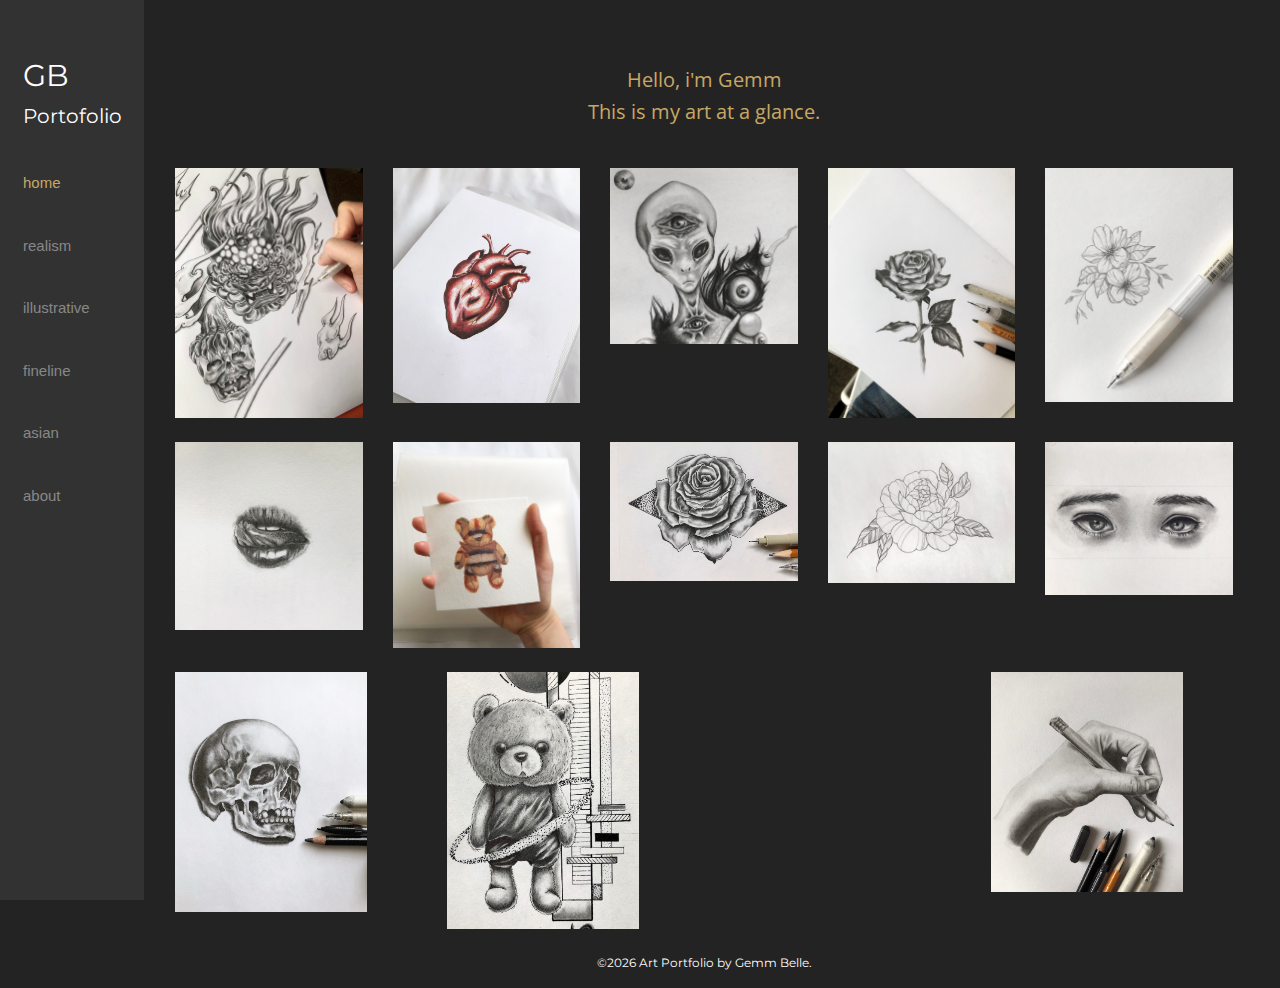
==== commit 7dd95a71: "Added an about page, added an automatic year script, changed the layout of a few images in the index" ====
--- a/index.html
+++ b/index.html
@@ -29,19 +29,22 @@
             <p class="side-title text-title-part-2 m-0">Portofolio</p>
             <div class="links mt-3">
               <div class="link-box">
-                <a class="d-bloc text-gold" href="#">home</a>
+                <a class="d-block text-gold sidebar-link text-gold sidebar-link" href="#">home</a>
               </div>
               <div class="link-box">
-                <a class="d-block" href="realism.html">realism</a>
+                <a class="d-block sidebar-link" href="realism.html">realism</a>
               </div>
               <div class="link-box">
-                <a class="d-block" href="illustrative.html">illustrative</a>
+                <a class="d-block sidebar-link" href="illustrative.html">illustrative</a>
               </div>
               <div class="link-box">
-                <a class="d-block" href="fineline.html">fineline</a>
+                <a class="d-block sidebar-link" href="fineline.html">fineline</a>
               </div>
               <div class="link-box">
-                <a class="d-block" href="asian.html">asian</a>
+                <a class="d-block sidebar-link" href="asian.html">asian</a>
+              </div
+              <div class="link-box">
+                <a class="d-block sidebar-link" href="about.html">about</a>
               </div>
               <div class="link-box">
                 <a class="email d-inline-block mr-2" href="mailto:gemm.belle.dc@gmail.com"><i class="far fa-envelope "></i></a>
@@ -79,7 +82,7 @@
               <img src="images/home/1.jpg" class="img-fluid constant-size zoom" alt=""  data-toggle="modal" data-target=".image-modal-1">
 
               <div class="modal fade image-modal-1" tabindex="-1" role="dialog" aria-labelledby="image-modal-1" aria-hidden="true">
-                <div class="modal-dialog modal-lg">
+                <div class="modal-dialog modal-xl">
                   <div class="modal-body">
                     <div class="modal-content">
                       <div class="text-left pt-3 pr-3">
@@ -135,7 +138,7 @@
               <img src="images/home/2.jpg" class="img-fluid constant-size zoom" alt=""  data-toggle="modal" data-target=".image-modal-2">
 
               <div class="modal fade image-modal-2" tabindex="-1" role="dialog" aria-labelledby="image-modal-1" aria-hidden="true">
-                <div class="modal-dialog modal-lg">
+                <div class="modal-dialog modal-xl">
                   <div class="modal-body">
                     <div class="modal-content">
                       <div class="text-left pt-3 pr-3">
@@ -186,7 +189,7 @@
               <img src="images/home/3.jpg" class="img-fluid constant-size zoom" alt=""  data-toggle="modal" data-target=".image-modal-3">
 
               <div class="modal fade image-modal-3" tabindex="-1" role="dialog" aria-labelledby="image-modal-3" aria-hidden="true">
-                <div class="modal-dialog modal-lg">
+                <div class="modal-dialog modal-xl">
                   <div class="modal-body">
                     <div class="modal-content">
                       <div class="text-left pt-3 pr-3">
@@ -238,7 +241,7 @@
               <img src="images/home/4.jpg" class="img-fluid constant-size zoom" alt=""  data-toggle="modal" data-target=".image-modal-4">
 
               <div class="modal fade image-modal-4" tabindex="-1" role="dialog" aria-labelledby="image-modal-4" aria-hidden="true">
-                <div class="modal-dialog modal-lg">
+                <div class="modal-dialog modal-xl">
                   <div class="modal-body">
                     <div class="modal-content">
                       <div class="text-left pt-3 pr-3">
@@ -289,7 +292,7 @@
               <img src="images/home/5.jpg" class="img-fluid constant-size zoom" alt=""  data-toggle="modal" data-target=".image-modal-5">
 
               <div class="modal fade image-modal-5" tabindex="-1" role="dialog" aria-labelledby="image-modal-5" aria-hidden="true">
-                <div class="modal-dialog modal-lg">
+                <div class="modal-dialog modal-xl">
                   <div class="modal-body">
                     <div class="modal-content">
                       <div class="text-left pt-3 pr-3">
@@ -327,22 +330,357 @@
             <!-- Second Row -->
           <div class="row align-items-start my-4">
             <div class="col">
+              <!-- Image Modal #7-->
+              <img src="images/home/7.jpg" class="img-fluid constant-size zoom" alt=""  data-toggle="modal" data-target=".image-modal-7">
+
+              <div class="modal fade image-modal-7" tabindex="-1" role="dialog" aria-labelledby="image-modal-7" aria-hidden="true">
+                <div class="modal-dialog modal-xl">
+                  <div class="modal-body">
+                    <div class="modal-content">
+                      <div class="text-left pt-3 pr-3">
+                        <button type="button" class="close" data-dismiss="modal" aria-label="Close">
+                           <span aria-hidden="true">&times;</span>
+                         </button>
+                      </div>
+                      <div class="container-fluid p-5">
+                        <div class="row">
+                          <div class="col-md-6">
+                            <img src="images/home/7.jpg" class="img-fluid" alt="">
+                          </div>
+                          <div class="col-md-6">
+                            <h2 class="modal-title">Thirsty?</h2>
+                            <p class="modal-text">Portraiture practice</p>
+                            <p class="modal-text">Dimensions: 1.3" x  1"</p>
+                            <p class="modal-text">Materials:</p>
+                            <ul class="modal-text">
+                              <li>
+                                Charcoal stick
+                              </li>
+                              <li>
+                                General's Charcoal Pencil #555
+                              </li>
+                              <li>
+                                0.5 mechanical pencil
+                              </li>
+                              <li>
+                                shading stomp
+                              </li>
+                              <li>
+                                kneadable eraser
+                              </li>
+                            </ul>
+                          </div>
+                        </div>
+                      </div>
+                    </div>
+                  </div>
+                </div>
+              </div>
+
+            </div>
+            <div class="col">
+              <!-- Image Modal #8-->
+              <img src="images/home/8.jpg" class="img-fluid constant-size zoom" alt=""  data-toggle="modal" data-target=".image-modal-8">
+
+              <div class="modal fade image-modal-8" tabindex="-1" role="dialog" aria-labelledby="image-modal-1" aria-hidden="true">
+                <div class="modal-dialog modal-xl">
+                  <div class="modal-body">
+                    <div class="modal-content">
+                      <div class="text-left pt-3 pr-3">
+                        <button type="button" class="close" data-dismiss="modal" aria-label="Close">
+                           <span aria-hidden="true">&times;</span>
+                         </button>
+                      </div>
+                      <div class="container-fluid p-5">
+                        <div class="row">
+                          <div class="col-md-6">
+                            <img src="images/home/8.jpg" class="img-fluid" alt="">
+                          </div>
+                          <div class="col-md-6">
+                            <h2 class="modal-title">Thomas Bear</h2>
+                            <p class="modal-text">Water colour painting.</p>
+                            <p class="modal-text">Dimensions: 2" x  3"</p>
+                            <p class="modal-text">Materials:</p>
+                            <ul class="modal-text">
+                              <li>
+                                Crayola watercolour paint
+                              </li>
+                              <li>
+                                Paintbrushes
+                              </li>
+                            </ul>
+                          </div>
+                        </div>
+                      </div>
+                    </div>
+                  </div>
+                </div>
+              </div>
+
+            </div>
+            <div class="col">
+              <!-- Image Modal #9-->
+              <img src="images/home/9.jpg" class="img-fluid constant-size zoom" alt=""  data-toggle="modal" data-target=".image-modal-9">
+
+              <div class="modal fade image-modal-9" tabindex="-1" role="dialog" aria-labelledby="image-modal-9" aria-hidden="true">
+                <div class="modal-dialog modal-xl">
+                  <div class="modal-body">
+                    <div class="modal-content">
+                      <div class="text-left pt-3 pr-3">
+                        <button type="button" class="close" data-dismiss="modal" aria-label="Close">
+                           <span aria-hidden="true">&times;</span>
+                         </button>
+                      </div>
+                      <div class="container-fluid p-5">
+                        <div class="row">
+                          <div class="col-md-6">
+                            <img src="images/home/9.jpg" class="img-fluid" alt="">
+                          </div>
+                          <div class="col-md-6">
+                            <h2 class="modal-title">Blooming</h2>
+                            <p class="modal-text">Ink & Pencil Drawing </p>
+                            <p class="modal-text">Dimensions: 4.6" x  3.5"</p>
+                            <p class="modal-text">Materials:</p>
+                            <ul class="modal-text">
+                              <li>
+                                Pigma Micron 08
+                              </li>
+                              <li>
+                                Pigma Micron 01
+                              </li>
+                              <li>
+                                0.7 mechanical pencil
+                              </li>
+                              <li>
+                                0.5 mechanical pencil
+                              </li>
+                              <li>
+                                shading stomp
+                              </li>
+                            </ul>
+                          </div>
+                        </div>
+                      </div>
+                    </div>
+                  </div>
+                </div>
+              </div>
+
+            </div>
+            <div class="col">
+              <!-- Image Modal #10-->
+              <img src="images/home/10.jpg" class="img-fluid constant-size zoom" alt=""  data-toggle="modal" data-target=".image-modal-10">
+
+              <div class="modal fade image-modal-10" tabindex="-1" role="dialog" aria-labelledby="image-modal-10" aria-hidden="true">
+                <div class="modal-dialog modal-xl">
+                  <div class="modal-body">
+                    <div class="modal-content">
+                      <div class="text-left pt-3 pr-3">
+                        <button type="button" class="close" data-dismiss="modal" aria-label="Close">
+                           <span aria-hidden="true">&times;</span>
+                         </button>
+                      </div>
+                      <div class="container-fluid p-5">
+                        <div class="row">
+                          <div class="col-md-6">
+                            <img src="images/home/10.jpg" class="img-fluid" alt="">
+                          </div>
+                          <div class="col-md-6">
+                            <h2 class="modal-title">Minimalist Peony</h2>
+                            <p class="modal-text">Minimalist floral design</p>
+                            <p class="modal-text">Dimensions: 4.5" x  3.5"</p>
+                            <p class="modal-text">Materials:</p>
+                            <ul class="modal-text">
+                              <li>
+                                0.5 mechanical pencil
+                              </li>
+                            </ul>
+                          </div>
+                        </div>
+                      </div>
+                    </div>
+                  </div>
+                </div>
+              </div>
+
+            </div>
+            <div class="col">
+              <!-- Image Modal #13-->
+              <img src="images/home/13.jpg" class="img-fluid constant-size zoom" alt=""  data-toggle="modal" data-target=".image-modal-13">
+
+              <div class="modal fade image-modal-13" tabindex="-1" role="dialog" aria-labelledby="image-modal-13" aria-hidden="true">
+                <div class="modal-dialog modal-xl">
+                  <div class="modal-body">
+                    <div class="modal-content">
+                      <div class="text-left pt-3 pr-3">
+                        <button type="button" class="close" data-dismiss="modal" aria-label="Close">
+                           <span aria-hidden="true">&times;</span>
+                         </button>
+                      </div>
+                      <div class="container-fluid p-5">
+                        <div class="row">
+                          <div class="col-md-6">
+                            <img src="images/home/13.jpg" class="img-fluid" alt="">
+                          </div>
+                          <div class="col-md-6">
+                            <h2 class="modal-title">Deux Yeux</h2>
+                            <p class="modal-text">Pencil Drawing </p>
+                            <p class="modal-text">Dimensions: 4" x 1.6"</p>
+                            <p class="modal-text">Materials:</p>
+                            <ul class="modal-text">
+                              <li>
+                                Sharpie Fine Tip Marker
+                              </li>
+                              <li>
+                                General's Charcoal Pencil #555
+                              </li>
+                              <li>
+                                0.7 mechanical pencil
+                              </li>
+                              <li>
+                                0.5 mechanical pencil
+                              </li>
+                              <li>
+                                shading stomp
+                              </li>
+                              <li>
+                                kneadable eraser
+                              </li>
+                            </ul>
+                          </div>
+                        </div>
+                      </div>
+                    </div>
+                  </div>
+                </div>
+              </div>
+
+            </div>
+          </div>
+
+          <!-- Third Row -->
+          <div class="row align-items-start my-4">
+            <div class="col">
+              <!-- Image Modal #12-->
+              <img src="images/home/12.jpg" class="img-fluid constant-size zoom" alt=""  data-toggle="modal" data-target=".image-modal-12">
+
+              <div class="modal fade image-modal-12" tabindex="-1" role="dialog" aria-labelledby="image-modal-12" aria-hidden="true">
+                <div class="modal-dialog modal-xl">
+                  <div class="modal-body">
+                    <div class="modal-content">
+                      <div class="text-left pt-3 pr-3">
+                        <button type="button" class="close" data-dismiss="modal" aria-label="Close">
+                           <span aria-hidden="true">&times;</span>
+                         </button>
+                      </div>
+                      <div class="container-fluid p-5">
+                        <div class="row">
+                          <div class="col-md-6">
+                            <img src="images/home/12.jpg" class="img-fluid" alt="">
+                          </div>
+                          <div class="col-md-6">
+                            <h2 class="modal-title">A skull</h2>
+                            <p class="modal-text">Pencil Drawing </p>
+                            <p class="modal-text">Dimensions: 3" x  3.5"</p>
+                            <p class="modal-text">Materials:</p>
+                            <ul class="modal-text">
+                              <li>
+                                Charcoal stick
+                              </li>
+                              <li>
+                                General's Charcoal Pencil #555
+                              </li>
+                              <li>
+                                0.7 mechanical pencil
+                              </li>
+                              <li>
+                                0.5 mechanical pencil
+                              </li>
+                              <li>
+                                shading stomp
+                              </li>
+                              <li>
+                                kneadable eraser
+                              </li>
+                            </ul>
+                          </div>
+                        </div>
+                      </div>
+                    </div>
+                  </div>
+                </div>
+              </div>
+
+            </div>
+            <div class="col">
+              <!-- Image Modal #11-->
+              <img src="images/home/11.jpg" class="img-fluid constant-size zoom" alt=""  data-toggle="modal" data-target=".image-modal-11">
+
+              <div class="modal fade image-modal-11" tabindex="-1" role="dialog" aria-labelledby="image-modal-11" aria-hidden="true">
+                <div class="modal-dialog modal-xl">
+                  <div class="modal-body">
+                    <div class="modal-content">
+                      <div class="text-left pt-3 pr-3">
+                        <button type="button" class="close" data-dismiss="modal" aria-label="Close">
+                           <span aria-hidden="true">&times;</span>
+                         </button>
+                      </div>
+                      <div class="container-fluid p-5">
+                        <div class="row">
+                          <div class="col-md-6">
+                            <img src="images/home/11.jpg" class="img-fluid" alt="">
+                          </div>
+                          <div class="col-md-6">
+                            <h2 class="modal-title">Geometric Teddy Linework</h2>
+                            <p class="modal-text">Ink & Pencil Drawing </p>
+                            <p class="modal-text">Dimensions: 3.3" x  6.5"</p>
+                            <p class="modal-text">Materials:</p>
+                            <ul class="modal-text">
+                              <li>
+                                Pigma Micron 01
+                              </li>
+                              <li>
+                                Pigma Micron 0.05
+                              </li>
+                              <li>
+                                0.7 mechanical pencil
+                              </li>
+                              <li>
+                                0.5 mechanical pencil
+                              </li>
+                              <li>
+                                HB2 pencil
+                              </li>
+                              <li>
+                                shading stomp
+                              </li>
+                            </ul>
+                          </div>
+                        </div>
+                      </div>
+                    </div>
+                  </div>
+                </div>
+              </div>
+
+            </div>
+            <div class="col">
               <!-- Image Modal #6-->
               <img src="images/home/namine-1.JPEG" class="img-fluid constant-size zoom" alt=""  data-toggle="modal" data-target=".image-modal-6">
 
               <div class="modal fade image-modal-6" tabindex="-1" role="dialog" aria-labelledby="image-modal-6" aria-hidden="true">
-                <div class="modal-dialog modal-lg">
-                  <div class="modal-body">
-                    <div class="modal-content">
-                      <div class="text-left pt-3 pr-3">
-                        <button type="button" class="close" data-dismiss="modal" aria-label="Close">
-                           <span aria-hidden="true">&times;</span>
-                         </button>
-                      </div>
-                      <div class="container-fluid p-5">
-                        <div class="row">
-                          <div class="col-md-6">
-                            <img src="images/home/namine-1.JPEG" class="img-fluid" alt="">
+                <div class="modal-dialog modal-xl">
+                  <div class="modal-body">
+                    <div class="modal-content">
+                      <div class="text-left pt-3 pr-3">
+                        <button type="button" class="close" data-dismiss="modal" aria-label="Close">
+                           <span aria-hidden="true">&times;</span>
+                         </button>
+                      </div>
+                      <div class="container-fluid p-5">
+                        <div class="row">
+                          <div class="col-md-6">
+                            <img src="images/home/namine-1.jpeg" class="img-fluid" alt="">
                           </div>
                           <div class="col-md-6">
                             <h2 class="modal-title">Naminé - Kingdom Hearts</h2>
@@ -377,398 +715,13 @@
                 </div>
               </div>
 
-
-            </div>
-            <div class="col">
-              <!-- Image Modal #7-->
-              <img src="images/home/7.jpg" class="img-fluid constant-size zoom" alt=""  data-toggle="modal" data-target=".image-modal-7">
-
-              <div class="modal fade image-modal-7" tabindex="-1" role="dialog" aria-labelledby="image-modal-7" aria-hidden="true">
-                <div class="modal-dialog modal-lg">
-                  <div class="modal-body">
-                    <div class="modal-content">
-                      <div class="text-left pt-3 pr-3">
-                        <button type="button" class="close" data-dismiss="modal" aria-label="Close">
-                           <span aria-hidden="true">&times;</span>
-                         </button>
-                      </div>
-                      <div class="container-fluid p-5">
-                        <div class="row">
-                          <div class="col-md-6">
-                            <img src="images/home/7.jpg" class="img-fluid" alt="">
-                          </div>
-                          <div class="col-md-6">
-                            <h2 class="modal-title">Thirsty?</h2>
-                            <p class="modal-text">Portraiture practice</p>
-                            <p class="modal-text">Dimensions: 1.3" x  1"</p>
-                            <p class="modal-text">Materials:</p>
-                            <ul class="modal-text">
-                              <li>
-                                Charcoal stick
-                              </li>
-                              <li>
-                                General's Charcoal Pencil #555
-                              </li>
-                              <li>
-                                0.5 mechanical pencil
-                              </li>
-                              <li>
-                                shading stomp
-                              </li>
-                              <li>
-                                kneadable eraser
-                              </li>
-                            </ul>
-                          </div>
-                        </div>
-                      </div>
-                    </div>
-                  </div>
-                </div>
-              </div>
-
-            </div>
-            <div class="col">
-              <!-- Image Modal #8-->
-              <img src="images/home/8.jpg" class="img-fluid constant-size zoom" alt=""  data-toggle="modal" data-target=".image-modal-8">
-
-              <div class="modal fade image-modal-8" tabindex="-1" role="dialog" aria-labelledby="image-modal-1" aria-hidden="true">
-                <div class="modal-dialog modal-lg">
-                  <div class="modal-body">
-                    <div class="modal-content">
-                      <div class="text-left pt-3 pr-3">
-                        <button type="button" class="close" data-dismiss="modal" aria-label="Close">
-                           <span aria-hidden="true">&times;</span>
-                         </button>
-                      </div>
-                      <div class="container-fluid p-5">
-                        <div class="row">
-                          <div class="col-md-6">
-                            <img src="images/home/8.jpg" class="img-fluid" alt="">
-                          </div>
-                          <div class="col-md-6">
-                            <h2 class="modal-title">Thomas Bear</h2>
-                            <p class="modal-text">Water colour painting.</p>
-                            <p class="modal-text">Dimensions: 2" x  3"</p>
-                            <p class="modal-text">Materials:</p>
-                            <ul class="modal-text">
-                              <li>
-                                Crayola watercolour paint
-                              </li>
-                              <li>
-                                Paintbrushes
-                              </li>
-                            </ul>
-                          </div>
-                        </div>
-                      </div>
-                    </div>
-                  </div>
-                </div>
-              </div>
-
-            </div>
-            <div class="col">
-              <!-- Image Modal #9-->
-              <img src="images/home/9.jpg" class="img-fluid constant-size zoom" alt=""  data-toggle="modal" data-target=".image-modal-9">
-
-              <div class="modal fade image-modal-9" tabindex="-1" role="dialog" aria-labelledby="image-modal-9" aria-hidden="true">
-                <div class="modal-dialog modal-lg">
-                  <div class="modal-body">
-                    <div class="modal-content">
-                      <div class="text-left pt-3 pr-3">
-                        <button type="button" class="close" data-dismiss="modal" aria-label="Close">
-                           <span aria-hidden="true">&times;</span>
-                         </button>
-                      </div>
-                      <div class="container-fluid p-5">
-                        <div class="row">
-                          <div class="col-md-6">
-                            <img src="images/home/9.jpg" class="img-fluid" alt="">
-                          </div>
-                          <div class="col-md-6">
-                            <h2 class="modal-title">Blooming</h2>
-                            <p class="modal-text">Ink & Pencil Drawing </p>
-                            <p class="modal-text">Dimensions: 4.6" x  3.5"</p>
-                            <p class="modal-text">Materials:</p>
-                            <ul class="modal-text">
-                              <li>
-                                Pigma Micron 08
-                              </li>
-                              <li>
-                                Pigma Micron 01
-                              </li>
-                              <li>
-                                0.7 mechanical pencil
-                              </li>
-                              <li>
-                                0.5 mechanical pencil
-                              </li>
-                              <li>
-                                shading stomp
-                              </li>
-                            </ul>
-                          </div>
-                        </div>
-                      </div>
-                    </div>
-                  </div>
-                </div>
-              </div>
-
-            </div>
-            <div class="col">
-              <!-- Image Modal #10-->
-              <img src="images/home/10.jpg" class="img-fluid constant-size zoom" alt=""  data-toggle="modal" data-target=".image-modal-10">
-
-              <div class="modal fade image-modal-10" tabindex="-1" role="dialog" aria-labelledby="image-modal-10" aria-hidden="true">
-                <div class="modal-dialog modal-lg">
-                  <div class="modal-body">
-                    <div class="modal-content">
-                      <div class="text-left pt-3 pr-3">
-                        <button type="button" class="close" data-dismiss="modal" aria-label="Close">
-                           <span aria-hidden="true">&times;</span>
-                         </button>
-                      </div>
-                      <div class="container-fluid p-5">
-                        <div class="row">
-                          <div class="col-md-6">
-                            <img src="images/home/10.jpg" class="img-fluid" alt="">
-                          </div>
-                          <div class="col-md-6">
-                            <h2 class="modal-title">Minimalist Peony</h2>
-                            <p class="modal-text">Minimalist floral design</p>
-                            <p class="modal-text">Dimensions: 4.5" x  3.5"</p>
-                            <p class="modal-text">Materials:</p>
-                            <ul class="modal-text">
-                              <li>
-                                0.5 mechanical pencil
-                              </li>
-                            </ul>
-                          </div>
-                        </div>
-                      </div>
-                    </div>
-                  </div>
-                </div>
-              </div>
-
-            </div>
-            <div class="col">
-              <!-- Image Modal #13-->
-              <img src="images/home/13.jpg" class="img-fluid constant-size zoom" alt=""  data-toggle="modal" data-target=".image-modal-13">
-
-              <div class="modal fade image-modal-13" tabindex="-1" role="dialog" aria-labelledby="image-modal-13" aria-hidden="true">
-                <div class="modal-dialog modal-lg">
-                  <div class="modal-body">
-                    <div class="modal-content">
-                      <div class="text-left pt-3 pr-3">
-                        <button type="button" class="close" data-dismiss="modal" aria-label="Close">
-                           <span aria-hidden="true">&times;</span>
-                         </button>
-                      </div>
-                      <div class="container-fluid p-5">
-                        <div class="row">
-                          <div class="col-md-6">
-                            <img src="images/home/13.jpg" class="img-fluid" alt="">
-                          </div>
-                          <div class="col-md-6">
-                            <h2 class="modal-title">Deux Yeux</h2>
-                            <p class="modal-text">Pencil Drawing </p>
-                            <p class="modal-text">Dimensions: 4" x 1.6"</p>
-                            <p class="modal-text">Materials:</p>
-                            <ul class="modal-text">
-                              <li>
-                                Sharpie Fine Tip Marker
-                              </li>
-                              <li>
-                                General's Charcoal Pencil #555
-                              </li>
-                              <li>
-                                0.7 mechanical pencil
-                              </li>
-                              <li>
-                                0.5 mechanical pencil
-                              </li>
-                              <li>
-                                shading stomp
-                              </li>
-                              <li>
-                                kneadable eraser
-                              </li>
-                            </ul>
-                          </div>
-                        </div>
-                      </div>
-                    </div>
-                  </div>
-                </div>
-              </div>
-
-            </div>
-          </div>
-
-          <!-- Third Row -->
-          <div class="row align-items-start my-4">
-            <div class="col">
-              <!-- Image Modal #12-->
-              <img src="images/home/12.jpg" class="img-fluid constant-size zoom" alt=""  data-toggle="modal" data-target=".image-modal-12">
-
-              <div class="modal fade image-modal-12" tabindex="-1" role="dialog" aria-labelledby="image-modal-12" aria-hidden="true">
-                <div class="modal-dialog modal-lg">
-                  <div class="modal-body">
-                    <div class="modal-content">
-                      <div class="text-left pt-3 pr-3">
-                        <button type="button" class="close" data-dismiss="modal" aria-label="Close">
-                           <span aria-hidden="true">&times;</span>
-                         </button>
-                      </div>
-                      <div class="container-fluid p-5">
-                        <div class="row">
-                          <div class="col-md-6">
-                            <img src="images/home/12.jpg" class="img-fluid" alt="">
-                          </div>
-                          <div class="col-md-6">
-                            <h2 class="modal-title">A skull</h2>
-                            <p class="modal-text">Pencil Drawing </p>
-                            <p class="modal-text">Dimensions: 3" x  3.5"</p>
-                            <p class="modal-text">Materials:</p>
-                            <ul class="modal-text">
-                              <li>
-                                Charcoal stick
-                              </li>
-                              <li>
-                                General's Charcoal Pencil #555
-                              </li>
-                              <li>
-                                0.7 mechanical pencil
-                              </li>
-                              <li>
-                                0.5 mechanical pencil
-                              </li>
-                              <li>
-                                shading stomp
-                              </li>
-                              <li>
-                                kneadable eraser
-                              </li>
-                            </ul>
-                          </div>
-                        </div>
-                      </div>
-                    </div>
-                  </div>
-                </div>
-              </div>
-
-            </div>
-            <div class="col">
-              <!-- Image Modal #11-->
-              <img src="images/home/11.jpg" class="img-fluid constant-size zoom" alt=""  data-toggle="modal" data-target=".image-modal-11">
-
-              <div class="modal fade image-modal-11" tabindex="-1" role="dialog" aria-labelledby="image-modal-11" aria-hidden="true">
-                <div class="modal-dialog modal-lg">
-                  <div class="modal-body">
-                    <div class="modal-content">
-                      <div class="text-left pt-3 pr-3">
-                        <button type="button" class="close" data-dismiss="modal" aria-label="Close">
-                           <span aria-hidden="true">&times;</span>
-                         </button>
-                      </div>
-                      <div class="container-fluid p-5">
-                        <div class="row">
-                          <div class="col-md-6">
-                            <img src="images/home/11.jpg" class="img-fluid" alt="">
-                          </div>
-                          <div class="col-md-6">
-                            <h2 class="modal-title">Geometric Teddy Linework</h2>
-                            <p class="modal-text">Ink & Pencil Drawing </p>
-                            <p class="modal-text">Dimensions: 3.3" x  6.5"</p>
-                            <p class="modal-text">Materials:</p>
-                            <ul class="modal-text">
-                              <li>
-                                Pigma Micron 01
-                              </li>
-                              <li>
-                                Pigma Micron 0.05
-                              </li>
-                              <li>
-                                0.7 mechanical pencil
-                              </li>
-                              <li>
-                                0.5 mechanical pencil
-                              </li>
-                              <li>
-                                HB2 pencil
-                              </li>
-                              <li>
-                                shading stomp
-                              </li>
-                            </ul>
-                          </div>
-                        </div>
-                      </div>
-                    </div>
-                  </div>
-                </div>
-              </div>
-
-            </div>
-            <div class="col">
-              <!-- Image Modal #14-->
-              <img src="images/home/14.jpg" class="img-fluid constant-size zoom" alt=""  data-toggle="modal" data-target=".image-modal-14">
-
-              <div class="modal fade image-modal-14" tabindex="-1" role="dialog" aria-labelledby="image-modal-14" aria-hidden="true">
-                <div class="modal-dialog modal-lg">
-                  <div class="modal-body">
-                    <div class="modal-content">
-                      <div class="text-left pt-3 pr-3">
-                        <button type="button" class="close" data-dismiss="modal" aria-label="Close">
-                           <span aria-hidden="true">&times;</span>
-                         </button>
-                      </div>
-                      <div class="container-fluid p-5">
-                        <div class="row">
-                          <div class="col-md-6">
-                            <img src="images/home/14.jpg" class="img-fluid" alt="">
-                          </div>
-                          <div class="col-md-6">
-                            <h2 class="modal-title">Broken Heart</h2>
-                            <p class="modal-text">Process work</p>
-                            <p class="modal-text">Dimensions: 3.5" x  5.4"</p>
-                            <p class="modal-text">Materials:</p>
-                            <ul class="modal-text">
-                              <li>
-                                Pigma Micron 01
-                              </li>
-                              <li>
-                                Laurentian coloured pencils
-                              </li>
-                              <li>
-                                Crayola coloured pencils
-                              </li>
-                              <li>
-                                0.5 mechanical pencil
-                              </li>
-                              <li>
-                                eraser
-                              </li>
-                            </ul>
-                          </div>
-                        </div>
-                      </div>
-                    </div>
-                  </div>
-                </div>
-              </div>
-
             </div>
             <div class="col">
               <!-- Image Modal #15-->
               <img src="images/home/15.jpg" class="img-fluid constant-size zoom" alt=""  data-toggle="modal" data-target=".image-modal-15">
 
               <div class="modal fade image-modal-15" tabindex="-1" role="dialog" aria-labelledby="image-modal-15" aria-hidden="true">
-                <div class="modal-dialog modal-lg">
+                <div class="modal-dialog modal-xl">
                   <div class="modal-body">
                     <div class="modal-content">
                       <div class="text-left pt-3 pr-3">
@@ -825,7 +778,7 @@
 
         <!-- Copyright -->
         <div class="container mt-3 text-center">
-          <p class="copyright">© 2020 Art Portfolio by Gemm Belle.</p>
+          <p class="copyright">©<script>document.write(new Date().getFullYear())</script> Art Portfolio by Gemm Belle.</p>
         </div>
 
     </section>
--- a/css/styles.css
+++ b/css/styles.css
@@ -3,17 +3,8 @@
   margin: 0;
 }
 
-a{
-  color: #888888;
-  font-size: 15px;
-}
-
-a:hover{
-  color: #fff;
-  text-decoration: none;
-}
-
 p{
+  line-height: 1.6;
   font-family: 'Montserrat', sans-serif;
   color: white;
 }
@@ -55,12 +46,19 @@
   font-size: 40px;
 }
 
+.xs-text{
+  font-size: 0.8rem;
+}
+.sm-text{
+  font-size: 1.0rem;
+}
+
 .md-text{
   font-size: 28px;
 }
 
 .sub-title{
-  font-size: 18px; 
+  font-size: 18px;
 }
 
 .modal-title{
@@ -86,6 +84,33 @@
   padding: 20px 0 0;
 }
 
+.sidebar-link{
+  color: #888888;
+  font-size: 15px;
+}
+
+.sidebar-link:hover{
+  color: #fff;
+  text-decoration: none;
+}
+
+.about-btn{
+  background-color: #c7a865;
+}
+
+.about-btn:hover{
+  background-color: #fff;
+}
+
+.about-link{
+  color: #fff;
+}
+
+.about-link:hover{
+  color: #000;
+  text-decoration: none;
+}
+
 .link-box{
   margin: 2.5rem 0;
 }
@@ -105,6 +130,11 @@
 .sub-title-box{
   padding: 1rem 0;
 }
+
+.about-btn-box{
+  padding: 10rem 0 0 0 ;
+}
+
 /* Images */
 .images{
   /* margin-top: 7rem; */
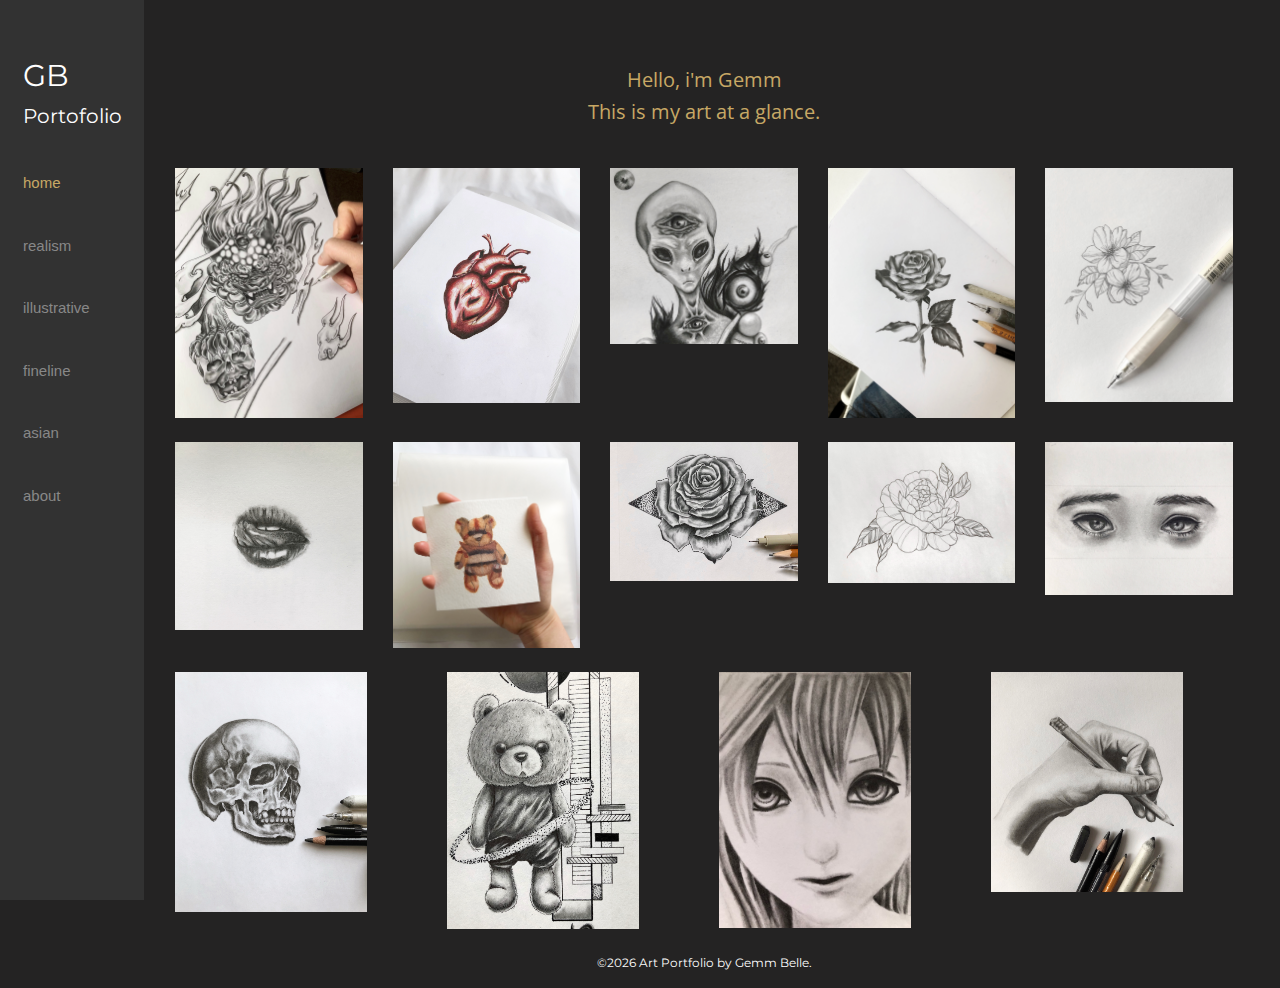
==== commit 84070075: "Fixed image type capitalization on photos." ====
--- a/index.html
+++ b/index.html
@@ -666,7 +666,7 @@
             </div>
             <div class="col">
               <!-- Image Modal #6-->
-              <img src="images/home/namine-1.JPEG" class="img-fluid constant-size zoom" alt=""  data-toggle="modal" data-target=".image-modal-6">
+              <img src="images/home/namine-1.jpeg" class="img-fluid constant-size zoom" alt=""  data-toggle="modal" data-target=".image-modal-6">
 
               <div class="modal fade image-modal-6" tabindex="-1" role="dialog" aria-labelledby="image-modal-6" aria-hidden="true">
                 <div class="modal-dialog modal-xl">
